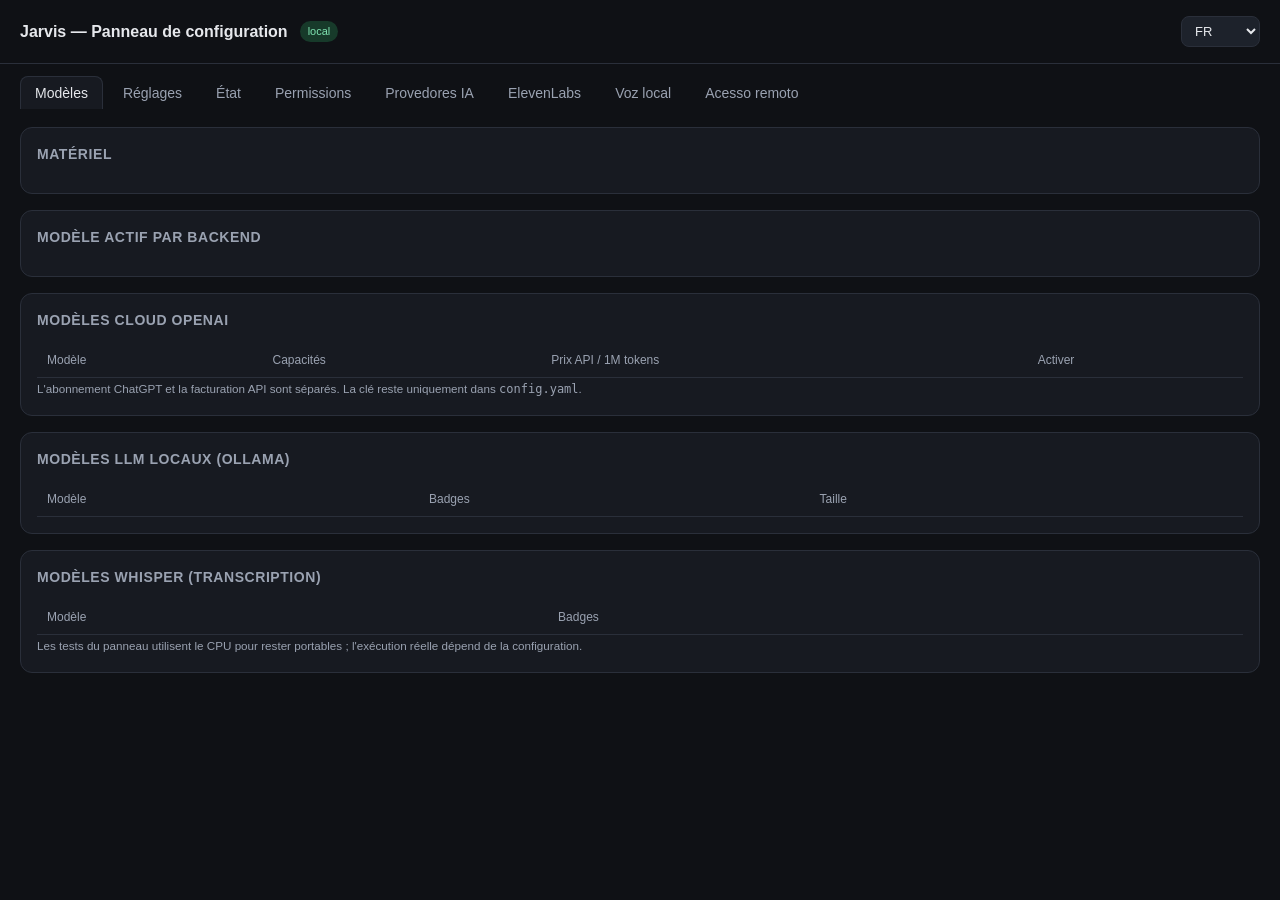
==== web/panneau.html @ 5a2b2d32 "fix+feat: janela duplicada do HUD, início automático, chat oculto, prompt e diagnóstico - HUD: a tra" ====
<!doctype html>
<html lang="fr">
<head>
<meta charset="utf-8">
<meta name="viewport" content="width=device-width, initial-scale=1, viewport-fit=cover">
<title>Jarvis — Panneau</title>
<style>
  :root{
    --bg:#0f1115; --card:#171a21; --card2:#1d222b; --bord:#2a2f3a;
    --txt:#e6e8ec; --dim:#9aa2b1; --acc:#5b8cff; --ok:#3ecf8e; --ko:#ff6b6b;
    --warn:#f5b942; --lock:#c9a227;
  }
  *{box-sizing:border-box}
  body{margin:0;background:var(--bg);color:var(--txt);
    font:14px/1.5 -apple-system,Segoe UI,Roboto,Helvetica,Arial,sans-serif}
  header{padding:16px 20px;border-bottom:1px solid var(--bord);
    display:flex;align-items:center;gap:12px;position:sticky;top:0;background:var(--bg);z-index:5}
  header h1{font-size:16px;margin:0;font-weight:600}
  .pill{font-size:11px;padding:2px 8px;border-radius:999px;background:#20304d;color:#9dc0ff}
  .pill.local{background:#173a2a;color:#7ee2b0}
  nav{display:flex;gap:6px;padding:12px 20px 0}
  nav button{background:none;border:none;color:var(--dim);padding:8px 14px;border-radius:8px 8px 0 0;
    cursor:pointer;font-size:14px}
  nav button.on{color:var(--txt);background:var(--card);border:1px solid var(--bord);border-bottom:none}
  main{padding:18px 20px 60px}
  .tab{display:none} .tab.on{display:block}
  .card{background:var(--card);border:1px solid var(--bord);border-radius:12px;padding:16px;margin:0 0 16px}
  .card h2{font-size:14px;margin:0 0 12px;color:var(--dim);text-transform:uppercase;letter-spacing:.04em}
  .row{display:flex;flex-wrap:wrap;gap:10px}
  .kpi{background:var(--card2);border:1px solid var(--bord);border-radius:10px;padding:10px 14px;min-width:140px}
  .kpi .v{font-size:20px;font-weight:600} .kpi .l{color:var(--dim);font-size:12px}
  table{width:100%;border-collapse:collapse}
  th,td{text-align:left;padding:8px 10px;border-bottom:1px solid var(--bord);vertical-align:middle}
  th{color:var(--dim);font-weight:500;font-size:12px}
  .badge{display:inline-block;font-size:11px;padding:2px 7px;border-radius:6px;margin:1px 2px;
    border:1px solid var(--bord);background:var(--card2);color:var(--dim);white-space:nowrap}
  .badge.on{background:#173a2a;color:#7ee2b0;border-color:#1f5a3f}
  .badge.off{background:#3a1c1c;color:#ff9a9a;border-color:#5a2020}
  button.act{background:var(--acc);color:#fff;border:none;border-radius:8px;padding:6px 11px;cursor:pointer;font-size:13px}
  button.act.ghost{background:transparent;border:1px solid var(--bord);color:var(--txt)}
  button.act.danger{background:transparent;border:1px solid #5a2020;color:#ff9a9a}
  button.act:disabled{opacity:.5;cursor:default}
  .actif{outline:2px solid var(--acc)}
  .dot{display:inline-block;width:10px;height:10px;border-radius:50%;margin-right:8px;vertical-align:middle}
  .dot.up{background:var(--ok)} .dot.down{background:var(--ko)} .dot.unk{background:var(--warn)}
  .muted{color:var(--dim)} .mono{font-family:ui-monospace,Consolas,monospace;font-size:12px}
  input.txt,select.txt{background:var(--card2);border:1px solid var(--bord);color:var(--txt);border-radius:8px;padding:6px 9px;font-size:13px}
  select.txt{min-width:240px;max-width:100%}
  input[type=range]{accent-color:var(--acc);width:220px;vertical-align:middle}
  .fld{display:flex;flex-wrap:wrap;align-items:center;gap:12px;padding:10px 0;border-bottom:1px solid var(--bord)}
  .fld:last-child{border-bottom:none}
  .fld .lab{min-width:210px} .fld .lab b{font-weight:600}
  .fld .lab small{display:block;color:var(--dim);font-size:12px}
  .seg{display:inline-flex;border:1px solid var(--bord);border-radius:8px;overflow:hidden}
  .seg button{background:var(--card2);border:none;color:var(--dim);padding:7px 14px;cursor:pointer;font-size:13px}
  .seg button.on{background:var(--acc);color:#fff}
  .rngval{min-width:52px;text-align:right;font-family:ui-monospace,Consolas,monospace}
  .msg{margin-top:8px;font-size:13px;min-height:18px}
  .lock{background:#2a2410;border:1px solid #5a4a12;color:#e9cf7a;border-radius:10px;padding:12px 14px;margin-bottom:14px}
  .prog{height:6px;background:var(--card2);border-radius:6px;overflow:hidden;margin-top:6px;display:none}
  .prog>i{display:block;height:100%;width:0;background:var(--acc)}
  small.note{color:var(--dim)}
  @media(max-width:640px){td .row{flex-direction:column;align-items:flex-start}}
  nav{overflow-x:auto;-webkit-overflow-scrolling:touch;scrollbar-width:none}
  nav button{white-space:nowrap;flex:0 0 auto}
  header{padding-top:max(16px,env(safe-area-inset-top))}
  main{padding-bottom:max(60px,env(safe-area-inset-bottom))}
  .prov{background:var(--card2);border:1px solid var(--bord);border-radius:12px;padding:14px;margin:0 0 12px}
  .prov h3{margin:0;font-size:15px;display:flex;align-items:center;gap:8px;flex-wrap:wrap}
  .prov .grid{display:grid;grid-template-columns:1fr;gap:10px;margin-top:10px}
  .prov .lin{display:flex;flex-wrap:wrap;gap:8px;align-items:center}
  .prov input.txt{flex:1 1 220px;min-width:0}
  .prov select.txt{flex:1 1 260px;min-width:0}
  .codebox{font:600 20px ui-monospace,Consolas,monospace;letter-spacing:.08em;background:#0b1a12;
    border:1px dashed #1f5a3f;color:#7ee2b0;border-radius:10px;padding:12px;text-align:center;margin-top:10px}
  pre.cmd{background:#0b0d11;border:1px solid var(--bord);border-radius:8px;padding:10px;overflow-x:auto;margin:6px 0}
  @media(max-width:640px){.fld .lab{min-width:100%} select.txt{min-width:0;width:100%} header h1{font-size:14px}}
</style>
</head>
<body>
<header>
  <h1>Jarvis — Panneau de configuration</h1>
  <span id="pill-mode" class="pill local">local</span>
  <span id="hdr" class="muted" style="margin-left:auto;font-size:12px"></span>
  <button id="btn-instalar" class="act" style="display:none" onclick="instalarApp()">Instalar app</button>
  <select id="sel-langue" class="txt" style="min-width:0;width:auto" title="Idioma" onchange="mudarIdioma(this.value)">
    <option value="fr">FR</option><option value="pt">PT-BR</option>
  </select>
  <button id="btn-sair" class="act ghost" style="display:none" onclick="sair()">Sair</button>
</header>
<nav>
  <button data-t="modeles" class="on">Modèles</button>
  <button data-t="reglages">Réglages</button>
  <button data-t="etat">État</button>
  <button data-t="perms">Permissions</button>
  <button data-t="provedores">Provedores IA</button>
  <button data-t="eleven">ElevenLabs</button>
  <button data-t="vozlocal">Voz local</button>
  <button data-t="remoto">Acesso remoto</button>
</nav>
<main>
  <section id="modeles" class="tab on">
    <div class="card"><h2>Matériel</h2><div id="mat" class="row"></div></div>
    <div class="card"><h2>Modèle actif par backend</h2><div id="actifs"></div></div>
    <div class="card"><h2>Modèles cloud OpenAI</h2>
      <div id="openai-etat" class="muted" style="margin-bottom:8px"></div>
      <table><thead><tr><th>Modèle</th><th>Capacités</th><th>Prix API / 1M tokens</th><th>Activer</th></tr></thead>
      <tbody id="openai-modeles"></tbody></table>
      <small class="note">L'abonnement ChatGPT et la facturation API sont séparés. La clé reste uniquement dans <span class="mono">config.yaml</span>.</small>
    </div>
    <div class="card"><h2>Modèles LLM locaux (Ollama)</h2>
      <div id="ollama-etat" class="muted" style="margin-bottom:8px"></div>
      <table><thead><tr><th>Modèle</th><th>Badges</th><th>Taille</th><th></th></tr></thead>
      <tbody id="llm"></tbody></table>
      <div id="llm-autres"></div>
    </div>
    <div class="card"><h2>Modèles Whisper (transcription)</h2>
      <table><thead><tr><th>Modèle</th><th>Badges</th><th></th></tr></thead>
      <tbody id="whisper"></tbody></table>
      <small class="note">Les tests du panneau utilisent le CPU pour rester portables ; l'exécution réelle dépend de la configuration.</small>
    </div>
  </section>

  <section id="reglages" class="tab">
    <div class="card"><h2>Iniciar com o computador</h2>
      <div id="as-bloq" class="lock" style="display:none">Só pode ser alterado no próprio PC.</div>
      <div id="as-form">
        <div class="fld"><div class="lab"><b>Início automático</b>
          <small>Ligou o computador → o Jarvis já fica ouvindo « Hey Jarvis ». Windows: tarefa agendada / pasta Inicializar. Linux: systemd.</small></div>
          <span id="as-status" class="muted">—</span></div>
        <div class="fld" id="as-modo-linha" style="display:none"><div class="lab"><b>Modo (Linux)</b>
          <small>Completo = com microfone e voz (sessão do usuário). Servidor = LXC/servidor sem som (painel, acesso remoto).</small></div>
          <select id="as-modo" class="txt"><option value="completo">Completo</option><option value="servidor">Servidor</option></select></div>
        <div class="row" style="margin-top:10px">
          <button class="act" onclick="asDefinir(true)">Ativar</button>
          <button class="act danger" onclick="asDefinir(false)">Desativar</button></div>
        <div class="msg" id="as-msg"></div>
      </div>
    </div>
    <div class="card"><h2>Prompt comportamental</h2>
      <div class="muted" style="font-size:13px;margin-bottom:8px">Como o Jarvis deve se comportar: tom, como te chamar, contexto do seu trabalho, preferências.
        Não altera as regras de segurança (confirmações N2/N3 continuam valendo).</div>
      <textarea id="txt-instrucoes" rows="5" maxlength="3000" style="width:100%;background:var(--card2);color:var(--txt);border:1px solid var(--bord);border-radius:8px;padding:8px;font:13px/1.4 inherit"
        placeholder="Ex.: Me chame de Heitor. Sou representante comercial em Cuiabá. Respostas curtas, valores em reais."></textarea>
      <div class="row" style="margin-top:8px"><button class="act" onclick="salvarInstrucoes()">Salvar prompt</button>
        <span class="muted" id="instr-cont" style="font-size:12px"></span></div>
      <div class="msg" id="instr-msg"></div>
    </div>
    <div class="card"><h2>Mode de routage</h2>
      <div class="fld"><div class="lab"><b>Où réfléchit Jarvis</b>
        <small>Local = hors ligne. Hybride = modèle quotidien économique du fournisseur choisi + Hermes pour le fond. Qualité = modèle puissant séparé.</small></div>
        <div class="seg" id="seg-mode">
          <button data-v="local">🖥️ Local</button>
          <button data-v="hybride">⚡ Hybride</button>
          <button data-v="qualite">✨ Qualité</button>
        </div>
      </div>
      <small class="note">Le profil hybride mémorise le fournisseur et son modèle quotidien : Luna chez OpenAI et Haiku chez Claude par défaut. Un choix manuel reste prioritaire.</small>
    </div>

    <div class="card"><h2>Audio</h2>
      <div class="fld"><div class="lab"><b>Microphone</b><small>Entrée utilisée pour t'écouter.</small></div>
        <select class="txt" id="sel-micro" onchange="setReglage('audio.micro',this.value,this)"></select></div>
      <div class="fld"><div class="lab"><b>Haut-parleur</b><small>Sortie pour la voix de Jarvis.</small></div>
        <select class="txt" id="sel-hp" onchange="setReglage('audio.haut_parleur',this.value,this)"></select></div>
      <div id="audio-msg" class="msg"></div>
    </div>

    <div class="card"><h2>Voix de Jarvis</h2>
      <div class="fld"><div class="lab"><b>Moteur vocal</b>
        <small>Auto choisit ElevenLabs en cloud et Piper en local. Le mode local reste intégralement local.</small></div>
        <div class="seg" id="seg-tts">
          <button data-v="auto">Auto</button>
          <button data-v="elevenlabs">ElevenLabs</button>
          <button data-v="piper">Piper</button>
          <button data-v="kokoro">Kokoro</button>
          <button data-v="windows">Windows</button>
        </div>
      </div>
      <div class="fld"><div class="lab"><b>Voix ElevenLabs</b>
        <small id="elevenlabs-etat">Vérification du compte…</small></div>
        <select class="txt" id="sel-eleven-voix" onchange="setReglage('elevenlabs.voix',this.value,this)"></select>
      </div>
      <div class="fld"><div class="lab"><b>Modèle ElevenLabs</b><small>Flash = faible latence pour la conversation.</small></div>
        <select class="txt" id="sel-eleven-modele" onchange="setReglage('elevenlabs.modele',this.value,this)">
          <option value="eleven_flash_v2_5">Eleven Flash v2.5</option>
          <option value="eleven_turbo_v2_5">Eleven Turbo v2.5</option>
          <option value="eleven_multilingual_v2">Eleven Multilingual v2</option>
        </select>
      </div>
      <div class="row"><button class="act" onclick="testerVoix()">Tester la voix</button></div>
      <div id="tts-msg" class="msg"></div>
    </div>

    <div class="card"><h2>Voix &amp; écoute</h2>
      <div class="fld"><div class="lab"><b>Personnalité</b><small>Le ton des réponses.</small></div>
        <select class="txt" id="sel-perso" onchange="setReglage('assistant.personnalite',this.value,this)"></select></div>
      <div class="fld"><div class="lab"><b>Durée d'écoute enchaînée</b>
        <small>Secondes où Jarvis continue d'écouter après une réponse (sans redire le mot d'activation).</small></div>
        <input type="range" id="rng-suite" min="0" max="30" step="1"
          oninput="$('#val-suite').textContent=this.value+' s'"
          onchange="setReglage('assistant.duree_suite',this.value,this)">
        <span class="rngval" id="val-suite">—</span></div>
      <div id="voix-msg" class="msg"></div>
    </div>

    <div class="card"><h2>Mot d'activation</h2>
      <div class="fld"><div class="lab"><b>Phrase</b><small>Modèle openWakeWord embarqué.</small></div>
        <span class="badge on">« Hey Jarvis »</span></div>
      <div class="fld"><div class="lab"><b>Sensibilité</b>
        <small>Bas = se déclenche facilement (plus de faux positifs). Haut = strict.</small></div>
        <input type="range" id="rng-seuil" min="0.30" max="0.80" step="0.05"
          oninput="$('#val-seuil').textContent=(+this.value).toFixed(2)"
          onchange="setReglage('assistant.seuil_reveil',this.value,this)">
        <span class="rngval" id="val-seuil">—</span></div>
      <div id="wake-msg" class="msg"></div>
    </div>
    <small class="note">Ces réglages s'écrivent dans <span class="mono">config.yaml</span> — <b>redémarre Jarvis</b> pour les appliquer.</small>
  </section>

  <section id="etat" class="tab">
    <div class="card"><h2>Chaîne Jarvis ↔ Hermes</h2>
      <div id="chaine"></div>
      <div style="margin-top:12px" class="row">
        <button class="act ghost" onclick="chargerEtat()">Rafraîchir</button>
        <button class="act" onclick="reconnecter()">Reconnecter MCP (remède parking)</button>
      </div>
      <div id="etat-msg" class="msg"></div>
    </div>
    <div class="card"><h2>Budget par fournisseur</h2>
      <div id="budget"></div>
      <small class="note">Jarvis : mesuré (tokens + coût estimé, tarifs config <span class="mono">budget.prix</span>). Hermes : tokens via <span class="mono">hermes insights</span>.</small>
    </div>
    <div class="card"><h2>File de tâches Hermes <span id="taches-kpi" class="muted" style="font-size:12px;font-weight:400"></span></h2>
      <div id="taches" class="muted">Chargement…</div>
      <small class="note">Command center : délégations parallèles, statut · durée · tokens · coût estimé. À la voix : « où en sont les tâches ? »</small>
    </div>
    <div class="card"><h2>Activité Hermes</h2>
      <div id="activite" class="muted">Chargement…</div>
    </div>
  </section>

  <section id="perms" class="tab">
    <div id="n3" class="lock"></div>
    <div class="card"><h2>Périmètre en un coup d'œil</h2><div id="perm-kpi" class="row"></div>
      <div id="perm-note" class="muted" style="margin-top:10px"></div></div>
    <div class="card"><h2>Accès fichiers d'Hermes (Docker, montages)</h2><div id="mounts"></div></div>
    <div class="card"><h2>Outils &amp; garde-fous</h2>
      <div class="muted" style="margin-bottom:8px;font-size:12px">
        <span class="badge">N1 sûr</span> local + iPhone ·
        <span class="badge" style="background:#2a2410;color:#e9cf7a;border-color:#5a4a12">N2 sensible</span> confirmation, mémorisable ·
        <span class="badge off">N3 critique</span> 🔒 jamais mémorisable, jamais à distance
      </div>
      <table><thead><tr><th>Outil</th><th>Niveau</th><th>Exposé MCP</th><th>Confirmation</th><th>Rôle</th></tr></thead>
      <tbody id="outils"></tbody></table></div>
  </section>

  <section id="provedores" class="tab">
    <div class="card"><h2>Provedores de IA</h2>
      <div class="muted" style="font-size:13px;margin-bottom:12px">As chaves ficam somente no <span class="mono">config.yaml</span> deste PC e
        nunca são devolvidas ao navegador. <b>Testar conexão</b> lista os modelos da sua conta (sem custo).
        OpenAI, Anthropic e Ollama podem ser o <b>cérebro</b> do Jarvis; os demais ficam salvos para conectores.</div>
      <div id="ultimo-erro"></div>
      <div id="prov-lista"></div>
    </div>
    <div class="card"><h2>Ordem de fallback</h2>
      <div class="muted" style="font-size:13px;margin-bottom:10px">Se o modelo principal falhar (erro, sem crédito, fora do ar), o Jarvis tenta estes, em ordem.
        No modo local, só entradas Ollama são usadas. Adicione a partir dos favoritos de cada provedor.</div>
      <label><input type="checkbox" id="fb-ativo"> fallback ativo</label>
      <div id="fb-lista" style="margin-top:10px"></div>
      <div class="lin" style="display:flex;flex-wrap:wrap;gap:8px;margin-top:8px">
        <select id="fb-add" class="txt"></select><button class="act ghost" onclick="fbAdicionar()">Adicionar</button>
        <button class="act" onclick="fbSalvar()">Salvar fallback</button></div>
      <div class="msg" id="fb-msg"></div>
    </div>
  </section>

  <section id="eleven" class="tab">
    <div class="card"><h2>ElevenLabs (voz)</h2>
      <div class="prov">
        <h3>Chave de API <span id="el-badge"></span></h3>
        <div class="grid">
          <div class="lin">
            <input id="el-cle" class="txt" type="password" autocomplete="off" placeholder="Cole a chave da ElevenLabs">
            <button class="act" onclick="elSalvar()">Salvar</button>
            <button class="act ghost" onclick="elTestar(this)">Testar conexão</button>
            <button class="act danger" onclick="elRemover()">Remover</button>
          </div>
          <div class="lin">
            <input id="el-busca" class="txt" placeholder="Buscar voz…" oninput="elFiltrar()">
            <select id="el-voz" class="txt"><option value="">— teste a conexão para listar as vozes —</option></select>
          </div>
          <div class="lin">
            <select id="el-modelo" class="txt"><option value="">— modelo —</option></select>
            <button class="act" onclick="elSelecionar(false)">Salvar voz/modelo</button>
            <button class="act ghost" onclick="elSelecionar(true)">Salvar e usar ElevenLabs</button>
            <button class="act ghost" onclick="testerVoix()">Ouvir teste no PC</button>
          </div>
          <div class="msg" id="el-msg"></div>
          <small class="note">Link: <a href="https://elevenlabs.io/app/settings/api-keys" target="_blank" rel="noopener" style="color:var(--acc)">elevenlabs.io → API keys</a> (a chave precisa da permissão <i>Voices: read</i>; para clonar, <i>Voices: write</i>).</small>
        </div>
      </div>
    </div>
    <div class="card"><h2>Ajustes da voz (ElevenLabs)</h2>
      <div class="fld"><div class="lab"><b>Estabilidade</b><small>Baixo = mais expressiva/emotiva; alto = mais constante.</small></div>
        <input type="range" min="0" max="1" step="0.05" data-aj="elevenlabs.stabilite" data-def="0.5"><span class="rngval"></span></div>
      <div class="fld"><div class="lab"><b>Similaridade</b><small>Fidelidade ao timbre original da voz.</small></div>
        <input type="range" min="0" max="1" step="0.05" data-aj="elevenlabs.similarite" data-def="0.75"><span class="rngval"></span></div>
      <div class="fld"><div class="lab"><b>Estilo / calor</b><small>Exagero de estilo e emoção (aumenta a latência).</small></div>
        <input type="range" min="0" max="1" step="0.05" data-aj="elevenlabs.style" data-def="0"><span class="rngval"></span></div>
      <div class="fld"><div class="lab"><b>Velocidade</b><small>0.7 = lenta · 1.0 = normal · 1.2 = rápida.</small></div>
        <input type="range" min="0.7" max="1.2" step="0.05" data-aj="elevenlabs.vitesse" data-def="1"><span class="rngval"></span></div>
      <div class="fld"><div class="lab"><b>Speaker boost</b><small>Reforça a semelhança com a voz.</small></div>
        <label><input type="checkbox" id="aj-boost"> ativar</label></div>
      <div class="row" style="margin-top:10px">
        <button class="act" onclick="salvarAjustes('elevenlabs')">Salvar ajustes</button>
        <button class="act ghost" onclick="restaurarAjustes('elevenlabs')">Restaurar padrão</button>
        <button class="act ghost" onclick="testerVoix()">Ouvir teste no PC</button></div>
      <div class="msg" id="aj-msg-elevenlabs"></div>
    </div>
    <div class="card"><h2>Clonar voz (sua própria voz)</h2>
      <div class="muted" style="font-size:13px;margin-bottom:10px">Envie de 1 a 25 gravações limpas (1 a 3 minutos no total é o ideal; até 25 MB).
        A voz fica salva na sua conta ElevenLabs e pode virar a voz do Jarvis. Use apenas vozes que você tem direito de clonar.</div>
      <div class="lin" style="display:flex;flex-wrap:wrap;gap:8px">
        <input id="cl-nome" class="txt" placeholder="Nome da voz" style="flex:1 1 200px">
        <input id="cl-arquivos" type="file" accept="audio/*" multiple class="txt" style="flex:1 1 240px">
      </div>
      <div style="margin-top:8px"><label><input type="checkbox" id="cl-ruido"> remover ruído de fundo</label>
        <label style="margin-left:12px"><input type="checkbox" id="cl-usar" checked> usar como voz do Jarvis</label></div>
      <div class="row" style="margin-top:10px"><button class="act" onclick="clonarVoz(this)">Clonar voz</button></div>
      <div class="msg" id="cl-msg"></div>
    </div>
  </section>

  <section id="vozlocal" class="tab">
    <div class="card"><h2>Vozes locais (Piper)</h2>
      <div class="muted" style="font-size:13px;margin-bottom:10px">Vozes 100% offline, salvas na pasta <span class="mono">voix/</span> deste PC.</div>
      <table><thead><tr><th>Voz</th><th>Tamanho</th><th></th></tr></thead><tbody id="vl-lista"></tbody></table>
      <div class="msg" id="vl-msg"></div>
    </div>
    <div class="card"><h2>Baixar voz do catálogo oficial</h2><div id="vl-catalogo"></div></div>
    <div class="card"><h2>Importar voz (.onnx + .onnx.json)</h2>
      <div class="lin" style="display:flex;flex-wrap:wrap;gap:8px">
        <label class="muted">.onnx <input id="vl-onnx" type="file" accept=".onnx" class="txt"></label>
        <label class="muted">.onnx.json <input id="vl-json" type="file" accept=".json" class="txt"></label>
        <button class="act" onclick="importarPiper(this)">Importar</button></div>
      <div class="msg" id="vl-imp-msg"></div>
    </div>
    <div class="card"><h2>Ajustes da voz local</h2>
      <div class="fld"><div class="lab"><b>Velocidade (Piper)</b><small>1.0 = normal.</small></div>
        <input type="range" min="0.5" max="2" step="0.05" data-aj="piper.vitesse" data-def="1"><span class="rngval"></span></div>
      <div class="fld"><div class="lab"><b>Variação de entonação (Piper)</b><small>Mais alto = mais expressiva.</small></div>
        <input type="range" min="0" max="1.5" step="0.05" data-aj="piper.variation" data-def="0.667"><span class="rngval"></span></div>
      <div class="fld"><div class="lab"><b>Variação de ritmo (Piper)</b></div>
        <input type="range" min="0" max="1.5" step="0.05" data-aj="piper.variation_duree" data-def="0.8"><span class="rngval"></span></div>
      <div class="fld"><div class="lab"><b>Velocidade (Kokoro)</b></div>
        <input type="range" min="0.5" max="2" step="0.05" data-aj="kokoro.vitesse" data-def="1"><span class="rngval"></span></div>
      <div class="row" style="margin-top:10px">
        <button class="act" onclick="salvarAjustes('local')">Salvar ajustes</button>
        <button class="act ghost" onclick="restaurarAjustes('local')">Restaurar padrão</button>
        <button class="act ghost" onclick="testerVoix()">Ouvir teste no PC</button></div>
      <div class="msg" id="aj-msg-local"></div>
    </div>
  </section>

  <section id="remoto" class="tab">
    <div class="card"><h2>Acesso remoto (Tailscale / Cloudflare / proxy HTTPS)</h2>
      <div id="rem-bloq" class="lock" style="display:none">Esta seção só pode ser alterada no próprio PC (http://127.0.0.1:8790/panneau).</div>
      <div id="rem-form">
        <div class="fld"><div class="lab"><b>Status</b><small>Desativado = painel só no PC.</small></div>
          <span id="rem-status"></span></div>
        <div class="fld"><div class="lab"><b>Hosts autorizados</b><small>Um por linha. Ex.: jarvis-pc.tailXXXX.ts.net</small></div>
          <textarea id="rem-hosts" class="txt" rows="3" style="flex:1 1 280px;background:var(--card2);color:var(--txt);border:1px solid var(--bord);border-radius:8px;padding:8px"></textarea></div>
        <div class="fld"><div class="lab"><b>Redes extras (CIDR)</b><small>Opcional. Só se o servidor escutar fora do 127.0.0.1.</small></div>
          <input id="rem-redes" class="txt" placeholder="ex.: 100.64.0.0/10" style="flex:1 1 280px"></div>
        <div class="fld"><div class="lab"><b>Cockpit (finanças) remoto</b><small>Opt-in separado.</small></div>
          <label><input type="checkbox" id="rem-cockpit"> permitir /cockpit remotamente</label></div>
        <div class="fld"><div class="lab"><b>Duração da sessão</b><small>dias</small></div>
          <input id="rem-dias" class="txt" type="number" min="1" max="365" style="width:90px"></div>
        <div class="fld"><div class="lab"><b>Código de acesso</b><small>Gerar um novo encerra todas as sessões.</small></div>
          <div><button class="act ghost" onclick="remCodigo(this)">Gerar novo código</button> <span id="rem-codigo-st" class="muted"></span>
          <div id="rem-codigo" class="codebox" style="display:none"></div></div></div>
        <div class="row" style="margin-top:12px">
          <button class="act" onclick="remSalvar(null)">Salvar</button>
          <button class="act ghost" onclick="remSalvar(true)">Salvar e ATIVAR</button>
          <button class="act danger" onclick="remSalvar(false)">Desativar</button>
        </div>
        <div class="msg" id="rem-msg"></div>
      </div>
    </div>
    <div class="card"><h2>Como expor (escolha um)</h2>
      <p><b>Tailscale Serve</b> (recomendado, privado na sua tailnet, HTTPS automático):</p>
      <pre class="cmd">tailscale serve --bg 8790</pre>
      <small class="note">Host = o nome mostrado por <span class="mono">tailscale serve status</span> (…ts.net). Para internet pública: <span class="mono">tailscale funnel --bg 8790</span>.</small>
      <p style="margin-top:14px"><b>Cloudflare Tunnel</b> (domínio próprio):</p>
      <pre class="cmd">cloudflared tunnel --url http://127.0.0.1:8790</pre>
      <small class="note">Ou túnel nomeado apontando o hostname para http://127.0.0.1:8790. Host = seu hostname.</small>
      <p style="margin-top:14px"><b>IP público</b>: use um proxy HTTPS no PC (ex.: Caddy <span class="mono">reverse_proxy 127.0.0.1:8790</span>) com o seu domínio. Não exponha a porta 8790 sem TLS.</p>
      <p style="margin-top:14px"><b>Instalar como app (PWA)</b>: abra o endereço HTTPS → Android/Chrome/Edge: “Instalar app”; iPhone/iPad: Safari → Compartilhar → “Adicionar à Tela de Início”.</p>
    </div>
  </section>
</main>

<script>
const $=(s,e=document)=>e.querySelector(s), $$=(s,e=document)=>[...e.querySelectorAll(s)];
const LOCALHOSTS=['127.0.0.1','localhost','[::1]','::1'];
const api=async(u,o)=>{const r=await fetch(u,Object.assign({credentials:'same-origin'},o||{}));
  if(r.status===403&&!LOCALHOSTS.includes(location.hostname)&&!u.startsWith('/api/panneau/acces')){location.replace('/acesso');return{ok:false,message:'sessão expirada'}}
  try{return await r.json()}catch(e){return{ok:false,message:'reponse invalide'}}};
const post=(u,b)=>api(u,{method:'POST',headers:{'Content-Type':'application/json','X-Jarvis-Panneau':'1'},body:JSON.stringify(b||{})});
const esc=s=>String(s??'').replace(/[&<>"']/g,c=>({'&':'&amp;','<':'&lt;','>':'&gt;','"':'&quot;',"'":'&#39;'}[c]));
const bYes=(t)=>`<span class="badge on">${esc(t)}</span>`, bNo=(t)=>`<span class="badge off">${esc(t)}</span>`;

$$('nav button').forEach(b=>b.onclick=()=>{
  $$('nav button').forEach(x=>x.classList.toggle('on',x===b));
  $$('.tab').forEach(t=>t.classList.toggle('on',t.id===b.dataset.t));
  if(b.dataset.t==='etat'){chargerEtat();chargerBudget();chargerActivite();chargerTaches();} if(b.dataset.t==='perms')chargerPerms();
  if(b.dataset.t==='reglages'){chargerReglages();chargerAutostart();chargerInstrucoes();}
  if(b.dataset.t==='provedores')chargerProvedores();
  if(b.dataset.t==='eleven'){chargerEleven();chargerAjustesVoz();}
  if(b.dataset.t==='vozlocal'){chargerVozLocal();chargerAjustesVoz();}
  if(b.dataset.t==='remoto')chargerRemoto();
});
const fmt=n=>esc((n||0).toLocaleString('fr-FR'));
const eur=n=>'$'+(n||0).toFixed(2);

/* ---------- MODELES ---------- */
async function chargerModeles(){
  const d=await api('/api/panneau/modeles');
  // materiel
  const m=d.materiel;
  $('#mat').innerHTML = m.cpu_seulement
    ? `<div class="kpi"><div class="v">CPU seulement</div><div class="l">aucun GPU NVIDIA</div></div>`
    : m.gpu.map(g=>`<div class="kpi"><div class="v">${esc(g.nom.replace('NVIDIA ',''))}</div><div class="l">GPU</div></div>`).join('')
      + `<div class="kpi"><div class="v">${esc(m.vram_total_go)} Go</div><div class="l">VRAM totale</div></div>`
      + `<div class="kpi"><div class="v">${esc(m.vram_exploitable_go)} Go</div><div class="l">exploitable (LLM)</div></div>`;
  // actifs par backend
  const A=d.actifs, be=d.backend_actif;
  const ligneActif=(cle,label,val,editable)=>{
    const on = (cle==='local'&&be==='local')||(cle==='cloud'&&(be==='hybride'||be==='qualite'));
    let ed = editable? `<input class="txt" id="in-${cle}" value="${esc(val)}" style="width:230px">
       <button class="act ghost" onclick="${cle==='cloud'?`activerCloud($('#in-cloud').value,'${be==='qualite'?'qualite':'hybride'}')`:`activer('${cle}',$('#in-${cle}').value)`}">Activer</button>`:'';
    return `<tr><td>${label} ${on?'<span class="badge on">actif</span>':''}</td>
      <td class="mono">${esc(val)}</td><td>${ed}</td></tr>`;
  };
  $('#actifs').innerHTML=`<table><tbody>
    ${ligneActif('local','LLM local (Ollama)',A.local,false)}
    ${ligneActif('cloud',`LLM cloud (${A.cloud_fournisseur==='openai'?'OpenAI':'Anthropic'})`,A.cloud,true)}
    ${ligneActif('whisper','Whisper (voix→texte)',A.whisper,false)}
    ${ligneActif('hermes','Hermes (orchestrateur)',A.hermes,true)}
  </tbody></table><small class="note">Les changements LLM et de mode prennent effet au prochain tour, sans redémarrage.</small>`;
  // cloud OpenAI
  const oa=d.openai||{};
  $('#openai-etat').innerHTML = !oa.configure
    ? '<span style="color:var(--ko)">Clé API absente : ajoute <span class="mono">openai.cle</span> dans config.yaml.</span>'
    : oa.joignable ? '<span style="color:var(--ok)">API OpenAI connectée.</span>'
    : `<span style="color:var(--ko)">API non vérifiée : ${esc(oa.erreur||'accès refusé')}</span>`;
  $('#openai-modeles').innerHTML=(oa.catalogue||[]).map(c=>{
    const acces=c.accessible===true?bYes('autorisé'):(c.accessible===false?bNo('non autorisé'):'<span class="badge">à vérifier</span>');
    const badges=acces+bYes('outils')+bYes('vision')+bYes('français');
    const actifH=A.cloud_fournisseur==='openai'&&A.cloud_hybride===c.nom&&be==='hybride';
    const actifQ=A.cloud_fournisseur==='openai'&&A.cloud_qualite===c.nom&&be==='qualite';
    return `<tr class="${actifH||actifQ?'actif':''}"><td><b class="mono">${esc(c.nom)}</b><br><small class="note">${esc(c.role)}</small></td>
      <td>${badges}</td><td class="mono">$${esc(c.prix_entree)} entrée · $${esc(c.prix_sortie)} sortie</td>
      <td><div class="row"><button class="act ghost" data-nom="${esc(c.nom)}" onclick="activerCloud(this.dataset.nom,'hybride')">Hybride</button>
      <button class="act" data-nom="${esc(c.nom)}" onclick="activerCloud(this.dataset.nom,'qualite')">Qualité</button></div></td></tr>`;
  }).join('');
  // ollama
  $('#ollama-etat').textContent = d.ollama.joignable
    ? `Ollama joignable (${d.ollama.hote}).` : `Ollama injoignable — lance « ollama serve ».`;
  $('#llm').innerHTML = d.ollama.catalogue.map(c=>{
    const badges=[c.tient_en_vram?bYes('tient en VRAM'):bNo('VRAM juste'),
      c.tool_calling?bYes('tool calling'):bNo('pas d\'outils'),
      c.francais?bYes('français'):'', `<span class="badge">${esc(c.licence)}</span>`].join('');
    const act = c.installe
      ? `<button class="act" data-nom="${esc(c.nom)}" onclick="activer('local',this.dataset.nom)">Activer</button>
         <button class="act ghost" data-nom="${esc(c.nom)}" onclick="tester(this.dataset.nom,this)">Tester</button>
         <button class="act danger" data-nom="${esc(c.nom)}" onclick="supprimer('ollama',this.dataset.nom,this)">Suppr.</button>`
      : `<button class="act" data-nom="${esc(c.nom)}" onclick="installer('ollama',this.dataset.nom,this)">Installer</button>`;
    return `<tr class="${A.local===c.nom?'actif':''}"><td class="mono">${esc(c.nom)}<br><small class="note">${esc(c.params)}</small></td>
      <td>${badges}</td><td class="muted">${esc(c.taille_go)} Go</td>
      <td><div class="row">${act}</div><div class="prog"><i></i></div><div class="msg"></div></td></tr>`;
  }).join('');
  // installes hors catalogue
  const cat=new Set(d.ollama.catalogue.map(c=>c.nom));
  const autres=d.ollama.installes.filter(m2=>!cat.has(m2.nom));
  $('#llm-autres').innerHTML = autres.length? `<div style="margin-top:10px" class="muted">Autres modèles installés : `
    + autres.map(m2=>`<span class="badge">${esc(m2.nom)} · ${esc(m2.taille_go)} Go
      <a href="#" data-nom="${esc(m2.nom)}" onclick="activer('local',this.dataset.nom);return false" style="color:var(--acc)">activer</a></span>`).join(' ')+'</div>':'';
  // whisper
  $('#whisper').innerHTML = d.whisper.catalogue.map(c=>{
    const badges=[c.francais_fiable?bYes('français fiable'):bNo('français faible'),
      `<span class="badge">${esc(c.note)}</span>`].join('');
    const act = c.installe
      ? `<button class="act" data-nom="${esc(c.nom)}" onclick="activer('whisper',this.dataset.nom)">Activer</button>
         <button class="act danger" data-nom="${esc(c.nom)}" onclick="supprimer('whisper',this.dataset.nom,this)">Suppr.</button>`
      : `<button class="act" data-nom="${esc(c.nom)}" onclick="installer('whisper',this.dataset.nom,this)">Installer</button>`;
    return `<tr class="${A.whisper===c.nom?'actif':''}"><td class="mono">${esc(c.nom)}</td><td>${badges}</td>
      <td><div class="row">${act}</div><div class="prog"><i></i></div><div class="msg"></div></td></tr>`;
  }).join('');
}
async function activer(backend,modele){
  const r=await post('/api/panneau/modele-actif',{backend,modele});
  flash(r); if(r.ok) setTimeout(chargerModeles,400);
}
async function activerCloud(modele,profil){
  const r=await post('/api/panneau/modele-actif',{
    backend:'cloud',fournisseur:'openai',modele,profil});
  flash(r); if(r.ok){setTimeout(chargerModeles,300);setTimeout(chargerReglages,300);}
}
async function tester(nom,btn){
  const cell=btn.closest('td'), msg=$('.msg',cell); msg.textContent='Test en cours…'; btn.disabled=true;
  const r=await post('/api/panneau/ollama/tester',{nom}); btn.disabled=false;
  if(!r.ok){msg.innerHTML=`<span style="color:var(--ko)">${esc(r.message||'échec')}</span>`;return;}
  msg.innerHTML=`⏱ ${esc(r.latence_ms)} ms · ${r.tool_call_ok?bYes('appel d\'outil OK'):bNo('outil raté')}
    <br><small class="note">« ${esc(r.phrase_fr||'')} »</small>`;
}
async function supprimer(type,nom,btn){
  if(!confirm(`Supprimer ${nom} ?`))return; btn.disabled=true;
  const r=await post(`/api/panneau/${type}/supprimer`,{nom}); flash(r,btn.closest('td'));
  if(r.ok)setTimeout(chargerModeles,400);
}
async function installer(type,nom,btn){
  const cell=btn.closest('td'), bar=$('.prog',cell), fill=$('.prog>i',cell), msg=$('.msg',cell);
  btn.disabled=true; bar.style.display='block'; msg.textContent='Démarrage…';
  const r=await post(`/api/panneau/${type}/pull`,{nom});
  if(!r.ok){msg.textContent=r.message||'échec';btn.disabled=false;return;}
  const key = type==='whisper'?`whisper:${nom}`:nom;
  const timer=setInterval(async()=>{
    const s=await api(`/api/panneau/pull-status?nom=${encodeURIComponent(key)}`);
    fill.style.width=(s.pct||0)+'%'; msg.textContent=`${s.statut} — ${s.message||''}`;
    if(s.statut==='termine'){clearInterval(timer);setTimeout(chargerModeles,600);}
    if(s.statut==='erreur'){clearInterval(timer);btn.disabled=false;
      msg.innerHTML=`<span style="color:var(--ko)">${esc(s.message)}</span>`;}
  },1000);
}

/* ---------- ETAT ---------- */
async function chargerEtat(){
  const d=await api('/api/panneau/etat');
  $('#chaine').innerHTML=d.chaine.map(c=>{
    const cls=c.inconnu?'unk':(c.up?'up':'down'), et=c.inconnu?'inconnu':(c.up?'UP':'DOWN');
    return `<div style="padding:6px 0"><span class="dot ${cls}"></span><b>${esc(c.nom)}</b>
      <span class="badge ${c.up?'on':(c.inconnu?'':'off')}">${et}</span>
      <span class="muted mono" style="margin-left:8px">${esc(c.detail||'')}</span></div>`;
  }).join('');
}
async function reconnecter(){
  $('#etat-msg').textContent='Reconnexion…';
  const r=await post('/api/panneau/reconnecter-mcp',{});
  $('#etat-msg').innerHTML=`<span style="color:var(--${r.ok?'ok':'ko'})">${esc(r.message)}</span>`;
  setTimeout(chargerEtat,600);
}
async function chargerBudget(){
  const d=await api('/api/panneau/budget');
  const lignes=(obj,periode)=>Object.entries(obj||{}).map(([f,v])=>
    `<tr><td>${esc(f)}</td><td class="muted">${periode}</td><td class="mono">${fmt(v.tin)}→${fmt(v.tout)}</td>
     <td>${esc(v.appels)} appels</td><td><b>${eur(v.cout)}</b></td></tr>`).join('');
  let html='<table><thead><tr><th>Fournisseur</th><th>Période</th><th>Tokens (in→out)</th><th></th><th>Coût est.</th></tr></thead><tbody>';
  html+=lignes(d.jarvis.jour,'aujourd’hui')||'';
  html+=lignes(d.jarvis.mois,'ce mois')||'';
  if(d.twilio) html+=`<tr><td>Twilio (appels)</td><td class="muted">ce mois</td><td class="mono">${esc(d.twilio.appels||0)} appels / ${esc(d.twilio.minutes||0)} min</td><td></td><td><b>${eur(d.twilio.cout)}</b></td></tr>`;
  html+='<tr id="budget-hermes"><td>Hermes</td><td class="muted">—</td><td class="mono">…</td><td></td><td>—</td></tr>';
  html+='</tbody></table>';
  if(!Object.keys(d.jarvis.jour||{}).length && !Object.keys(d.jarvis.mois||{}).length && !d.twilio)
    html='<span class="muted">Aucune conso enregistrée pour l’instant (redémarre Jarvis pour activer le comptage).</span>'+html;
  $('#budget').innerHTML=html;
}
async function chargerTaches(){
  const d=await api('/api/panneau/taches');
  const c=d.compte||{};
  $('#taches-kpi').textContent=`${c.en_cours||0} en cours · ${c.validation||0} à valider · ${c.terminee||0} terminées`;
  const T=d.taches||[];
  if(!T.length){$('#taches').innerHTML='<span class="muted">Aucune délégation.</span>';return;}
  const ic={en_cours:'⏳',terminee:'✅',en_attente_validation:'⚠️',echouee:'❌'};
  const lib={en_cours:'en cours',terminee:'terminée',en_attente_validation:'à valider',echouee:'échouée'};
  $('#taches').innerHTML=T.map(t=>{
    const dur=t.duree!=null?t.duree+'s':(t.debut?Math.round((Date.now()/1000)-t.debut)+'s':'');
    const tok=t.tokens!=null?' · '+fmt(t.tokens)+' tk':'';
    const cout=t.cout!=null?' · $'+Number(t.cout).toFixed(4):'';
    const modele=t.modele?' · '+esc(t.modele):'';
    const res=t.resume?`<div class="muted" style="font-size:12px;margin-top:2px">${esc(t.resume||'')}</div>`:'';
    return `<div style="padding:6px 0;border-bottom:1px solid var(--bord)">
      <div>${ic[t.statut]||'•'} <b>${esc(t.tache||'')}</b></div>
      <div class="mono muted" style="font-size:11px">session « ${esc(t.session)} » · ${esc(lib[t.statut]||t.statut)} · ${esc(dur)}${tok}${cout}${modele}</div>
      ${res}</div>`;
  }).join('');
}

async function chargerActivite(){
  const d=await api('/api/panneau/hermes-activite');
  // complète la ligne budget Hermes (tokens jour/mois)
  const ij=d.insights_jour, im=d.insights_mois;
  const rowH=$('#budget-hermes');
  if(rowH && (ij||im)) rowH.innerHTML=`<td>Hermes (opus)</td><td class="muted">jour / 30j</td>
    <td class="mono">${fmt(ij&&ij.tokens)} / ${fmt(im&&im.tokens)} tokens</td>
    <td>${im?esc(im.sessions)+' sessions':''}</td><td class="muted">voir hermes insights</td>`;
  const crons=(d.crons||[]).map(c=>`<div style="padding:3px 0">🗓 <b>${esc(c.nom)}</b>
    <span class="mono muted">${esc(c.planning||'')}</span> → prochain : <span class="mono">${esc(c.prochain||'?')}</span></div>`).join('')
    || '<span class="muted">Aucun cron.</span>';
  const bloc=(t,txt)=>`<div style="margin-top:10px"><div class="muted" style="font-size:12px">${t}</div>`
    +(txt?`<pre style="white-space:pre-wrap;background:var(--card2);border:1px solid var(--bord);border-radius:8px;padding:8px;overflow-x:auto;font-size:12px;margin:4px 0">${esc(txt)}</pre>`:'<span class="muted">—</span>')+'</div>';
  $('#activite').innerHTML=`<div><b>Crons planifiés</b></div>${crons}`
    + bloc('Derniers runs de cron', d.runs_texte)
    + bloc('Tâches (kanban) en cours', d.taches_texte);
}

/* ---------- REGLAGES ---------- */
const PERSO_LABEL={jarvis_sarcastique:'Jarvis (sarcastique)',neutre:'Neutre',concis:'Concis'};
async function chargerReglages(){
  const d=await api('/api/panneau/reglages');
  // mode
  const mode=d.mode==='cloud'?'hybride':d.mode;
  $$('#seg-mode button').forEach(x=>{
    x.classList.toggle('on',x.dataset.v===mode);
    x.onclick=()=>setReglage('mode',x.dataset.v,x.closest('.card').querySelector('.msg')||x);
  });
  // micro / haut-parleur
  const opt=(v,t,sel)=>`<option value="${esc(v)}" ${sel?'selected':''}>${esc(t)}</option>`;
  $('#sel-micro').innerHTML=(d.entrees||[]).map(e=>opt(e.index,`#${e.index} · ${e.nom}`,e.index===d.micro)).join('')
    || opt(d.micro,`micro #${d.micro}`,true);
  const hpNul = d.haut_parleur===null||d.haut_parleur===undefined;
  $('#sel-hp').innerHTML=opt('defaut','Sortie par défaut de Windows',hpNul)
    +(d.sorties||[]).map(s=>opt(s.index,`#${s.index} · ${s.nom}`,!hpNul&&s.index===d.haut_parleur)).join('');
  // moteur vocal + voix ElevenLabs
  $$('#seg-tts button').forEach(x=>{
    x.classList.toggle('on',x.dataset.v===(d.tts_moteur||'auto'));
    x.onclick=()=>setReglage('tts.moteur',x.dataset.v,x);
  });
  const el=d.elevenlabs||{};
  $('#elevenlabs-etat').innerHTML=!el.configure
    ? '<span style="color:var(--ko)">Clé absente dans config.yaml.</span>'
    : el.joignable?`<span style="color:var(--ok)">Connecté · ${esc((el.voix||[]).length)} voix.</span>`
    : `<span style="color:var(--ko)">Connexion refusée : ${esc(el.erreur||'vérifie la clé')}</span>`;
  let voix=(el.voix||[]).map(v=>opt(v.id,`${v.nom}${v.categorie?' · '+v.categorie:''}`,v.id===d.elevenlabs_voix)).join('');
  if(!voix&&d.elevenlabs_voix) voix=opt(d.elevenlabs_voix,'Voix actuellement configurée',true);
  $('#sel-eleven-voix').innerHTML=voix||opt('','Aucune voix disponible',true);
  $('#sel-eleven-modele').value=d.elevenlabs_modele||'eleven_flash_v2_5';
  // personnalite
  $('#sel-perso').innerHTML=(d.personnalites||[]).map(p=>opt(p,PERSO_LABEL[p]||p,p===d.personnalite)).join('');
  // sliders
  $('#rng-suite').value=d.duree_suite; $('#val-suite').textContent=d.duree_suite+' s';
  $('#rng-seuil').value=d.seuil_reveil; $('#val-seuil').textContent=(+d.seuil_reveil).toFixed(2);
}
async function setReglage(cle,valeur,cibleOuBtn){
  // pour le segment mode : refléter la sélection tout de suite
  if(cle==='mode') $$('#seg-mode button').forEach(x=>x.classList.toggle('on',x.dataset.v===valeur));
  const r=await post('/api/panneau/reglage',{cle,valeur});
  if(cle==='tts.moteur') $$('#seg-tts button').forEach(x=>x.classList.toggle('on',x.dataset.v===valeur));
  const zone={'mode':'#audio-msg','audio.micro':'#audio-msg','audio.haut_parleur':'#audio-msg',
    'assistant.personnalite':'#voix-msg','assistant.duree_suite':'#voix-msg',
    'assistant.seuil_reveil':'#wake-msg','tts.moteur':'#tts-msg',
    'elevenlabs.voix':'#tts-msg','elevenlabs.modele':'#tts-msg'}[cle];
  const el=zone?$(zone):null;
  if(el) el.innerHTML=`<span style="color:var(--${r.ok?'ok':'ko'})">${esc(r.message||'')}</span>`;
  if(r.ok&&cle==='mode') setTimeout(chargerModeles,250);
}
async function testerVoix(){
  const r=await post('/api/panneau/tester-voix',{});
  $('#tts-msg').innerHTML=`<span style="color:var(--${r.ok?'ok':'ko'})">${esc(r.message||'')}</span>`;
}

/* ---------- PERMISSIONS ---------- */
async function chargerPerms(){
  const d=await api('/api/panneau/permissions');
  $('#n3').innerHTML=`🔒 <b>Règle N3 (verrouillée dans le code)</b><br>${esc(d.regle_n3)}`;
  $('#perm-kpi').innerHTML=`
    <div class="kpi"><div class="v">${esc(d.compte.total)}</div><div class="l">outils au total</div></div>
    <div class="kpi"><div class="v">${esc(d.compte.n1)}</div><div class="l">N1 sûr (local + iPhone)</div></div>
    <div class="kpi"><div class="v">${esc(d.compte.n2)}</div><div class="l">N2 sensible (${esc(d.compte.toujours)} en « toujours »)</div></div>
    <div class="kpi"><div class="v">${esc(d.compte.n3)}</div><div class="l">N3 critique 🔒</div></div>
    <div class="kpi"><div class="v">${esc(d.compte.mcp_expose)}</div><div class="l">exposés à Hermes (MCP)</div></div>`;
  $('#perm-note').textContent=d.note_n8;
  $('#mounts').innerHTML = (d.hermes_montages||[]).map(m=>{
    const ro=m.endsWith(':ro'); return `<div style="padding:3px 0"><span class="badge ${ro?'':'off'}">${ro?'lecture seule':'lecture+écriture'}</span> <span class="mono">${esc(m)}</span></div>`;
  }).join('') || '<span class="muted">Aucun montage détecté.</span>';
  $('#outils').innerHTML=d.outils.map(o=>`<tr>
    <td class="mono">${esc(o.nom)}</td>
    <td>${nivBadge(o.niveau)}</td>
    <td>${o.mcp_expose?bYes('oui'):'<span class="badge">non</span>'}</td>
    <td>${confCell(o)}</td>
    <td class="muted">${esc(o.description||'')}</td></tr>`).join('');
}
function nivBadge(n){
  if(n==='N1')return '<span class="badge on">N1</span>';
  if(n==='N2')return '<span class="badge" style="background:#2a2410;color:#e9cf7a;border-color:#5a4a12">N2</span>';
  if(n==='N3')return '<span class="badge off">N3 🔒</span>';
  return `<span class="badge">${esc(n)}</span>`;
}
function confCell(o){
  if(!o.confirmation)return '<span class="badge">non</span>';
  if(o.niveau==='N3')return '<span class="badge off">requise 🔒</span>';
  // N2
  if(o.toujours)return `<span class="badge on">toujours ✓</span>
    <button class="act ghost" style="padding:2px 8px" data-nom="${esc(o.nom)}" onclick="revoquer(this.dataset.nom,this)">Révoquer</button>`;
  return '<span class="badge on">requise</span>';
}
async function revoquer(nom,btn){
  btn.disabled=true;
  const r=await post('/api/panneau/permissions/revoquer',{nom});
  setTimeout(chargerPerms,300);
}

function flash(r,cell){
  const el = cell? $('.msg',cell) : $('#etat-msg');
  if(el) el.innerHTML=`<span style="color:var(--${r.ok?'ok':'ko'})">${esc(r.message||'')}</span>`;
}

/* ---------- SESSAO ---------- */
async function chargerSession(){
  const d=await api('/api/panneau/session');
  const dist=d.mode==='distant';
  const p=$('#pill-mode'); p.textContent=dist?'remoto (autenticado)':'local'; p.classList.toggle('local',!dist);
  $('#btn-sair').style.display=dist?'':'none';
}
async function sair(){await post('/api/acesso/sair',{});location.replace('/acesso');}
let PEDIDO_INSTALACAO=null;
addEventListener('beforeinstallprompt',e=>{e.preventDefault();PEDIDO_INSTALACAO=e;const b=$('#btn-instalar');if(b)b.style.display='';});
addEventListener('appinstalled',()=>{const b=$('#btn-instalar');if(b)b.style.display='none';});
async function instalarApp(){
  if(PEDIDO_INSTALACAO){PEDIDO_INSTALACAO.prompt();await PEDIDO_INSTALACAO.userChoice;PEDIDO_INSTALACAO=null;$('#btn-instalar').style.display='none';}
  else alert('No iPhone/iPad: Safari → Compartilhar → Adicionar à Tela de Início.');
}
async function mudarIdioma(v){
  const r=await post('/api/panneau/reglage',{cle:'assistant.langue',valeur:v});
  if(r.ok) location.reload(); else alert(r.message||'erro');
}
(function(){const s=$('#sel-langue');if(s)s.value=document.documentElement.dataset.langue||'fr';})();

/* ---------- PROVEDORES ---------- */
const PROV={};
function provMsg(id,r){const el=$('#pm-'+id); if(el) el.innerHTML=`<span style="color:var(--${r.ok?'ok':'ko'})">${esc(r.message||'')}</span>`;}
function provOptions(id){
  if(id==='ollama'&&OLL) return ollamaOptions();
  const p=PROV[id]; const f=($('#pb-'+id)?.value||'').toLowerCase();
  const lista=(p.modeles||[]).filter(m=>!f||m.toLowerCase().includes(f)).slice(0,400);
  const atual=p.modele;
  const opts=lista.map(m=>`<option value="${esc(m)}"${m===atual?' selected':''}>${esc(m)}</option>`).join('');
  const extra=atual&&!lista.includes(atual)?`<option value="${esc(atual)}" selected>${esc(atual)} (atual)</option>`:'';
  $('#ps-'+id).innerHTML=(extra+opts)||'<option value="">— teste a conexão para listar os modelos —</option>';
}
async function chargerProvedores(){
  const d=await api('/api/panneau/provedores');
  const html=(d.provedores||[]).map(p=>{PROV[p.id]=p;
    const st=p.sans_cle?'<span class="badge">sem chave</span>':(p.configure?bYes('chave '+p.cle_masquee):bNo('sem chave'));
    const cer=p.cerveau?'<span class="badge">pode ser cérebro</span>':'<span class="badge">conector</span>';
    const act=p.actif?'<span class="badge on">ATIVO</span>':'';
    const linhaChave=p.sans_cle
      ?`<div id="oll-det" class="lin muted">Detectando Ollama…</div>
        <div class="prog" id="oll-prog"><i></i></div>
        <div class="lin"><input id="ph-${p.id}" class="txt" value="${esc(p.hote)}" placeholder="http://localhost:11434">
         <button class="act" onclick="provHost()">Salvar endereço</button></div>`
      :`<div class="lin"><input id="pk-${p.id}" class="txt" type="password" autocomplete="off" placeholder="Cole a chave de API">
         <button class="act" onclick="provChave('${p.id}',false)">Salvar</button>
         ${p.configure?`<button class="act danger" onclick="provChave('${p.id}',true)">Remover</button>`:''}</div>`;
    const perfil=(p.id==='openai'||p.id==='anthropic')?`<select id="pp-${p.id}" class="txt" style="min-width:0;flex:0 0 auto">
         <option value="hybride">perfil diário (hybride)</option><option value="qualite">perfil qualidade</option></select>`:'';
    return `<div class="prov"><h3>${esc(p.nom)} ${st} ${cer} ${act}
        <a href="${esc(p.lien)}" target="_blank" rel="noopener" style="margin-left:auto;font-size:12px;color:var(--acc)">obter chave ↗</a></h3>
      <div class="grid">${linhaChave}
        <div class="lin"><button class="act ghost" onclick="provTestar('${p.id}',this)">Testar conexão</button>
          <input id="pb-${p.id}" class="txt" placeholder="Buscar modelo…" oninput="provOptions('${p.id}')"></div>
        <div class="lin"><select id="ps-${p.id}" class="txt"></select>${perfil}
          <button class="act ghost" onclick="provModelo('${p.id}')">Salvar modelo</button>
          ${p.cerveau?`<button class="act" onclick="provAtivar('${p.id}')">Usar como cérebro</button>`:''}</div>
        <div class="lin"><span class="muted" style="font-size:12px">Modelos favoritos:</span>
          ${(p.favoris||[]).map(f=>`<span class="badge">${esc(f)}
            ${p.cerveau?`<a href="#" onclick="provFavUsar('${p.id}','${esc(f)}');return false" style="color:var(--acc)">usar</a>`:''}
            <a href="#" onclick="provFav('${p.id}','${esc(f)}',true);return false" style="color:var(--ko)">×</a></span>`).join('')||'<span class="muted" style="font-size:12px">nenhum</span>'}
          <button class="act ghost" onclick="provFav('${p.id}',provSel('${p.id}'),false)">★ Adicionar aos favoritos</button></div>
        <small class="note">Modelo salvo: <span class="mono">${esc(p.modele||'—')}</span>${p.modele_qualite?` · qualidade: <span class="mono">${esc(p.modele_qualite)}</span>`:''}</small>
        <div class="msg" id="pm-${p.id}"></div></div></div>`;}).join('');
  $('#prov-lista').innerHTML=html;
  Object.keys(PROV).forEach(provOptions);
  ollamaDetectar();
  const ue=d.ultimo_erro||{};
  const ueEl=$('#ultimo-erro'); if(ueEl) ueEl.innerHTML=ue.code?`<div class="lock" style="background:#3a1c1c;border-color:#5a2020;color:#ffb0b0">
    Último erro do modelo (${esc(ue.fournisseur)} ${esc(ue.modele)}): <b>${esc({auth:'chave recusada',modele:'modelo inexistente/sem acesso',quota:'sem crédito/limite',reseau:'sem conexão',cle_absente:'chave ausente',inconnu:'erro desconhecido'}[ue.code]||ue.code)}</b>
    <div class="mono" style="margin-top:4px">${esc(ue.detail)}</div></div>`:'';
  FB=(d.repli&&d.repli.ordem)||[]; $('#fb-ativo').checked=!!(d.repli&&d.repli.ativo); fbRender();
}
let FB=[];
function fbRender(){
  $('#fb-lista').innerHTML=FB.map((e,i)=>`<div class="fld"><span class="mono">${i+1}. ${esc(e)}</span>
    <span><button class="act ghost" onclick="fbMover(${i},-1)">↑</button> <button class="act ghost" onclick="fbMover(${i},1)">↓</button>
    <button class="act danger" onclick="FB.splice(${i},1);fbRender()">×</button></span></div>`).join('')||'<div class="muted">Nenhum fallback configurado.</div>';
  const opts=[]; Object.values(PROV).filter(p=>p.cerveau).forEach(p=>(p.favoris||[]).forEach(f=>opts.push(`${p.id}:${f}`)));
  $('#fb-add').innerHTML=opts.filter(o=>!FB.includes(o)).map(o=>`<option>${esc(o)}</option>`).join('')||'<option value="">— favorite modelos primeiro —</option>';
}
function fbMover(i,d){const j=i+d;if(j<0||j>=FB.length)return;[FB[i],FB[j]]=[FB[j],FB[i]];fbRender();}
function fbAdicionar(){const v=$('#fb-add').value;if(v&&!FB.includes(v)){FB.push(v);fbRender();}}
async function fbSalvar(){fl('fb-msg',await post('/api/panneau/provedores/fallback',{ativo:$('#fb-ativo').checked,ordem:FB}));}
async function provFav(id,modelo,remover){
  if(!modelo){provMsg(id,{ok:false,message:'Escolha um modelo.'});return}
  if(id==='ollama'&&!remover&&!(await ollamaGarantir(modelo)))return;
  const r=await post('/api/panneau/provedores/favorito',{id,modelo,remover});
  if(r.ok) await chargerProvedores(); provMsg(id,r);
}
async function provFavUsar(id,modelo){
  if(id==='ollama'&&!(await ollamaGarantir(modelo)))return;
  const r=await post('/api/panneau/provedores/ativar',{id,modelo,perfil:provPerf(id)});
  if(r.ok){await chargerProvedores();chargerModeles();} provMsg(id,r);
}
async function provChave(id,remover){
  const v=remover?'':($('#pk-'+id).value||'').trim();
  if(!remover&&!v){provMsg(id,{ok:false,message:'Cole a chave primeiro.'});return}
  const r=await post('/api/panneau/provedores/chave',{id,chave:v});
  provMsg(id,r); if(r.ok){await chargerProvedores();provMsg(id,r);}
}
async function provHost(){
  const r=await post('/api/panneau/provedores/ollama-host',{host:$('#ph-ollama').value});
  provMsg('ollama',r);
}
async function provTestar(id,btn){
  btn.disabled=true; provMsg(id,{ok:true,message:'Testando…'});
  const r=await post('/api/panneau/provedores/testar',{id}); btn.disabled=false;
  if(r.ok){PROV[id].modeles=r.modeles||[];provOptions(id);} provMsg(id,r);
}
const provSel=id=>($('#ps-'+id)?.value||'').trim();
const provPerf=id=>$('#pp-'+id)?.value||'hybride';
async function provModelo(id){
  const m=provSel(id); if(!m){provMsg(id,{ok:false,message:'Escolha um modelo.'});return}
  if(id==='ollama'&&!(await ollamaGarantir(m)))return;
  const r=await post('/api/panneau/provedores/modelo',{id,modelo:m,perfil:provPerf(id)});
  if(r.ok){await chargerProvedores();} provMsg(id,r);
}
async function provAtivar(id){
  const m=provSel(id);
  if(id==='ollama'){if(!m){provMsg(id,{ok:false,message:'Escolha um modelo.'});return}
    if(!(await ollamaGarantir(m)))return;}
  const r=await post('/api/panneau/provedores/ativar',{id,modelo:m,perfil:provPerf(id)});
  if(r.ok){await chargerProvedores();chargerModeles();} provMsg(id,r);
}


/* ---------- OLLAMA (detecção automática, instalação, modelos) ---------- */
let OLL=null;
const sleep=ms=>new Promise(r=>setTimeout(r,ms));
async function ollamaDetectar(){
  const el=$('#oll-det'); if(!el) return;
  const d=await api('/api/panneau/ollama/detectar'); OLL=d;
  let h;
  if(d.joignable){
    h=bYes(`detectado v${d.version}`)+` <span class="mono">${esc(d.hote)}</span> · ${d.modeles.length} modelo(s) instalado(s)`
      +(d.hote_corrige?' · <b>endereço corrigido automaticamente</b>':'');
  }else if(d.installe){
    h=bNo('instalado, mas parado')+` <button class="act" onclick="ollamaIniciar(this)">Iniciar Ollama</button>`;
  }else{
    h=bNo('não instalado')+(d.methode_installation
      ?` <button class="act" onclick="ollamaInstalar(this)">Instalar Ollama</button> <small class="note">via ${esc(d.methode_installation)}</small>`
      :` <small class="note">Instale em <a href="https://ollama.com/download" target="_blank" rel="noopener" style="color:var(--acc)">ollama.com/download</a></small>`);
    if(d.methode_installation==='script'&&!d.root) h+=` <small class="note">(no Linux exige root)</small>`;
  }
  if(d.installation&&d.installation.etat==='en_cours') h+=` · ${esc(d.installation.message)}`;
  el.innerHTML=h;
  PROV.ollama&&(PROV.ollama.modeles=d.modeles.map(m=>m.nom));
  ollamaOptions();
}
function ollamaOptions(){
  const sel=$('#ps-ollama'); if(!sel||!OLL) return;
  const f=($('#pb-ollama')?.value||'').trim().toLowerCase();
  const atual=OLL.modele_actif||(PROV.ollama&&PROV.ollama.modele)||'';
  const inst=OLL.modeles.map(m=>m.nom);
  const ok=n=>!f||n.toLowerCase().includes(f);
  let h='';
  const a=inst.filter(ok);
  if(a.length) h+='<optgroup label="Instalados">'+a.map(n=>`<option value="${esc(n)}"${n===atual?' selected':''}>✓ ${esc(n)}</option>`).join('')+'</optgroup>';
  const c=(OLL.catalogue||[]).filter(x=>!inst.includes(x.nom)&&ok(x.nom));
  if(c.length) h+='<optgroup label="Catálogo (baixar)">'+c.map(x=>`<option value="${esc(x.nom)}">⬇ ${esc(x.nom)} — ${x.taille_go} GB · VRAM ~${x.vram} GB</option>`).join('')+'</optgroup>';
  if(f&&/^[a-z0-9][a-z0-9._:\/-]{0,99}$/.test(f)&&!inst.includes(f)&&!c.some(x=>x.nom===f))
    h+=`<optgroup label="Outro"><option value="${esc(f)}">⬇ ${esc(f)} (baixar da biblioteca Ollama)</option></optgroup>`;
  sel.innerHTML=h||'<option value="">— nenhum modelo; digite um nome na busca —</option>';
}
async function ollamaGarantir(m){
  if(!OLL) await ollamaDetectar();
  if(!OLL.joignable){provMsg('ollama',{ok:false,message:'Ollama não está rodando. Instale ou inicie primeiro.'});return false}
  if(OLL.modeles.some(x=>x.nom===m))return true;
  if(!confirm(`O modelo ${m} não está instalado. Deseja instalar agora?`))return false;
  const r=await post('/api/panneau/ollama/pull',{nom:m});
  if(!r.ok){provMsg('ollama',r);return false}
  const pr=$('#oll-prog'),bar=pr&&pr.querySelector('i'); if(pr)pr.style.display='block';
  for(;;){
    await sleep(1000);
    const st=await api('/api/panneau/pull-status?nom='+encodeURIComponent(m));
    if(bar)bar.style.width=(st.pct||0)+'%';
    provMsg('ollama',{ok:st.statut!=='erreur',message:`Baixando ${m}: ${st.pct||0}% ${st.message||''}`});
    if(st.statut==='termine'){if(pr)pr.style.display='none';await ollamaDetectar();return true}
    if(st.statut==='erreur'){if(pr)pr.style.display='none';return false}
  }
}
async function ollamaInstalar(btn){
  if(!confirm('Instalar o Ollama neste computador usando o instalador oficial?'))return;
  btn.disabled=true;
  const r=await post('/api/panneau/ollama/instalar-programa',{}); provMsg('ollama',r);
  if(!r.ok){btn.disabled=false;return}
  for(;;){
    await sleep(3000);
    const st=await api('/api/panneau/ollama/instalacao');
    provMsg('ollama',{ok:st.etat!=='erreur',message:st.message||'Instalando…'});
    if(st.etat==='ok'||st.etat==='erreur'||st.etat==='inactif')break;
  }
  ollamaDetectar();
}
async function ollamaIniciar(btn){
  btn.disabled=true; const r=await post('/api/panneau/ollama/iniciar',{}); provMsg('ollama',r); ollamaDetectar();
}

/* ---------- ELEVENLABS ---------- */
let EL={voix:[],modeles:[],etat:{}};
const elMsg=r=>$('#el-msg').innerHTML=`<span style="color:var(--${r.ok?'ok':'ko'})">${esc(r.message||'')}</span>`;
async function chargerEleven(){
  EL.etat=await api('/api/panneau/elevenlabs');
  $('#el-badge').innerHTML=EL.etat.configure?bYes('chave '+EL.etat.cle_masquee):bNo('sem chave');
  if(!EL.etat.configure){EL.voix=[];EL.modeles=[];}
  elFiltrar(); elModelos();
}
function elFiltrar(){
  const f=($('#el-busca').value||'').toLowerCase(), atual=EL.etat.voix;
  const l=EL.voix.filter(v=>!f||(v.nom+' '+v.categorie).toLowerCase().includes(f));
  let h=l.map(v=>`<option value="${esc(v.id)}"${v.id===atual?' selected':''}>${esc(v.nom)}${v.categorie?' · '+esc(v.categorie):''}</option>`).join('');
  if(atual&&!EL.voix.some(v=>v.id===atual)) h=`<option value="${esc(atual)}" selected>${esc(atual)} (atual)</option>`+h;
  $('#el-voz').innerHTML=h||'<option value="">— teste a conexão para listar as vozes —</option>';
}
function elModelos(){
  const atual=EL.etat.modele;
  let h=EL.modeles.map(m=>`<option value="${esc(m.id)}"${m.id===atual?' selected':''}>${esc(m.nom||m.id)}</option>`).join('');
  if(atual&&!EL.modeles.some(m=>m.id===atual)) h=`<option value="${esc(atual)}" selected>${esc(atual)}</option>`+h;
  $('#el-modelo').innerHTML=h||'<option value="">— modelo —</option>';
}
async function elSalvar(){
  const v=($('#el-cle').value||'').trim(); if(!v){elMsg({ok:false,message:'Cole a chave primeiro.'});return}
  const r=await post('/api/panneau/elevenlabs/chave',{chave:v}); if(r.ok)$('#el-cle').value='';
  await chargerEleven(); elMsg(r);
}
async function elRemover(){const r=await post('/api/panneau/elevenlabs/chave',{chave:''});await chargerEleven();elMsg(r);}
async function elTestar(btn){
  btn.disabled=true; elMsg({ok:true,message:'Testando…'});
  const r=await post('/api/panneau/elevenlabs/testar',{}); btn.disabled=false;
  if(r.ok){EL.voix=r.voix||[];EL.modeles=r.modeles||[];elFiltrar();elModelos();} elMsg(r);
}
async function elSelecionar(ativar){
  const r=await post('/api/panneau/elevenlabs/selecionar',{voz:$('#el-voz').value,modelo:$('#el-modelo').value,ativar});
  const atual=EL.voix; await chargerEleven(); EL.voix=atual; elFiltrar(); elMsg(r);
}


/* ---------- VOZ: ajustes, clonagem, vozes locais ---------- */
const GRUPOS_AJ={elevenlabs:k=>k.startsWith('elevenlabs.'),local:k=>!k.startsWith('elevenlabs.')};
function pintarRange(r){const v=r.nextElementSibling; if(v) v.textContent=(+r.value).toFixed(2);}
$$('input[data-aj]').forEach(r=>r.addEventListener('input',()=>pintarRange(r)));
async function chargerAjustesVoz(){
  const d=await api('/api/panneau/voz/ajustes');
  $$('input[data-aj]').forEach(r=>{const v=d[r.dataset.aj]; r.value=(v===null||v===undefined)?r.dataset.def:v; pintarRange(r);});
  const b=$('#aj-boost'); if(b) b.checked=!!d['elevenlabs.boost'];
}
const fl=(id,r)=>{const el=$('#'+id); if(el) el.innerHTML=`<span style="color:var(--${r.ok?'ok':'ko'})">${esc(r.message||'')}</span>`;};
async function salvarAjustes(g){
  const valores={}; $$('input[data-aj]').forEach(r=>{if(GRUPOS_AJ[g](r.dataset.aj)) valores[r.dataset.aj]=+r.value;});
  if(g==='elevenlabs') valores['elevenlabs.boost']=$('#aj-boost').checked;
  fl('aj-msg-'+g, await post('/api/panneau/voz/ajustes',{valores}));
}
async function restaurarAjustes(g){
  const valores={}; $$('input[data-aj]').forEach(r=>{if(GRUPOS_AJ[g](r.dataset.aj)) valores[r.dataset.aj]=null;});
  if(g==='elevenlabs') valores['elevenlabs.boost']=null;
  fl('aj-msg-'+g, await post('/api/panneau/voz/ajustes',{valores})); chargerAjustesVoz();
}
const lerB64=f=>new Promise((ok,ko)=>{const r=new FileReader();r.onload=()=>ok(String(r.result).split(',')[1]);r.onerror=ko;r.readAsDataURL(f);});
async function clonarVoz(btn){
  const fs=[...($('#cl-arquivos').files||[])], nome=($('#cl-nome').value||'').trim();
  if(!nome||!fs.length){fl('cl-msg',{ok:false,message:'Informe o nome e escolha os áudios.'});return}
  const total=fs.reduce((a,f)=>a+f.size,0); if(total>25*1024*1024){fl('cl-msg',{ok:false,message:'Máximo 25 MB no total.'});return}
  btn.disabled=true; fl('cl-msg',{ok:true,message:'Enviando amostras e clonando…'});
  const arquivos=[]; for(const f of fs) arquivos.push({nome:f.name,dados:await lerB64(f)});
  const r=await post('/api/panneau/voz/clonar',{nome,arquivos,remover_ruido:$('#cl-ruido').checked,usar:$('#cl-usar').checked});
  btn.disabled=false; fl('cl-msg',r); if(r.ok) chargerEleven();
}
async function chargerVozLocal(){
  const d=await api('/api/panneau/voz/locais');
  $('#vl-lista').innerHTML=(d.voix||[]).map(v=>`<tr><td>${esc(v.nom)} ${v.active?bYes('ativa'):''} ${v.config_ok?'':bNo('sem .json')}</td>
    <td>${esc(v.taille_mo)} MB</td><td><div class="row">
    <button class="act ghost" onclick="piperSel('${esc(v.nom)}',false)">Usar esta voz</button>
    <button class="act" onclick="piperSel('${esc(v.nom)}',true)">Usar e ativar Piper</button>
    <button class="act danger" onclick="piperDel('${esc(v.nom)}')">Remover</button></div></td></tr>`).join('')
    ||'<tr><td colspan="3" class="muted">Nenhuma voz local ainda. Baixe uma do catálogo abaixo.</td></tr>';
  $('#vl-catalogo').innerHTML=(d.catalogue||[]).map(c=>`<div class="fld"><div class="lab"><b>${esc(c.nom)}</b><small>${esc(c.note)} · ${c.langue==='pt'?'português':'francês'}</small></div>
    ${c.installe?bYes('baixada'):`<button class="act ghost" onclick="piperBaixar('${esc(c.nom)}',this)">Baixar</button>`}</div>`).join('');
}
async function piperSel(nome,ativar){fl('vl-msg',await post('/api/panneau/voz/piper/selecionar',{nome,ativar}));chargerVozLocal();}
async function piperDel(nome){if(!confirm('Remover a voz '+nome+'?'))return;fl('vl-msg',await post('/api/panneau/voz/piper/remover',{nome}));chargerVozLocal();}
async function piperBaixar(nome,btn){btn.disabled=true;btn.textContent='Baixando…';const r=await post('/api/panneau/voz/piper/baixar',{nome});fl('vl-msg',r);chargerVozLocal();}
async function importarPiper(btn){
  const a=$('#vl-onnx').files[0], j=$('#vl-json').files[0];
  if(!a||!j){fl('vl-imp-msg',{ok:false,message:'Escolha o .onnx e o .onnx.json.'});return}
  btn.disabled=true; fl('vl-imp-msg',{ok:true,message:'Enviando…'});
  const r=await post('/api/panneau/voz/piper/importar',{nome:a.name,onnx:await lerB64(a),json:await lerB64(j)});
  btn.disabled=false; fl('vl-imp-msg',r); chargerVozLocal();
}

/* ---------- PROMPT COMPORTAMENTAL ---------- */
async function chargerInstrucoes(){
  const d=await api('/api/panneau/reglages'); const t=$('#txt-instrucoes');
  if(t){t.value=d.instructions||'';$('#instr-cont').textContent=t.value.length+'/3000';}
}
document.addEventListener('input',e=>{if(e.target&&e.target.id==='txt-instrucoes')$('#instr-cont').textContent=e.target.value.length+'/3000';});
async function salvarInstrucoes(){
  fl('instr-msg',await post('/api/panneau/reglage',{cle:'assistant.instructions',valeur:$('#txt-instrucoes').value}));
}

/* ---------- INICIO AUTOMATICO ---------- */
async function chargerAutostart(){
  const r=await fetch('/api/panneau/autostart',{credentials:'same-origin'});
  if(r.status===403){$('#as-bloq').style.display='';$('#as-form').style.display='none';return}
  const d=await r.json();
  $('#as-status').innerHTML=!d.suportado?bNo('não suportado neste sistema'):(d.ativo?bYes('ativo · '+(d.metodo||'')):bNo('desativado'));
  $('#as-modo-linha').style.display=String(d.sistema||'').startsWith('linux')?'':'none';
  if(d.modo) $('#as-modo').value=d.modo;
}
async function asDefinir(ativar){
  fl('as-msg',{ok:true,message:'Aplicando…'});
  fl('as-msg',await post('/api/panneau/autostart',{ativar,modo:$('#as-modo').value})); chargerAutostart();
}

/* ---------- ACESSO REMOTO ---------- */
const remMsg=r=>$('#rem-msg').innerHTML=`<span style="color:var(--${r.ok?'ok':'ko'})">${esc(r.message||'')}</span>`;
async function chargerRemoto(){
  const r=await fetch('/api/panneau/acces',{credentials:'same-origin'});
  if(r.status===403){$('#rem-bloq').style.display='';$('#rem-form').style.display='none';return}
  const d=await r.json();
  $('#rem-status').innerHTML=d.actif?bYes('ativo'):bNo('desativado');
  $('#rem-hosts').value=(d.hotes||[]).join('\n'); $('#rem-redes').value=(d.reseaux||[]).join(', ');
  $('#rem-cockpit').checked=!!d.cockpit; $('#rem-dias').value=d.duree_session_jours||30;
  $('#rem-codigo-st').textContent=d.code_defini?'código definido':'nenhum código ainda';
}
async function remSalvar(ativar){
  const corpo={hotes:$('#rem-hosts').value.split(/[\n,]/).map(x=>x.trim()).filter(Boolean),
    reseaux:$('#rem-redes').value.split(',').map(x=>x.trim()).filter(Boolean),
    cockpit:$('#rem-cockpit').checked, duree_session_jours:parseInt($('#rem-dias').value||'30',10)};
  if(ativar!==null) corpo.actif=ativar;
  const r=await post('/api/panneau/acces',corpo); remMsg(r); if(r.ok) chargerRemoto();
}
async function remCodigo(btn){
  if(!confirm('Gerar um novo código encerra todas as sessões remotas. Continuar?'))return;
  btn.disabled=true; const r=await post('/api/panneau/acces/code',{}); btn.disabled=false;
  if(r.ok){const b=$('#rem-codigo');b.textContent=r.code;b.style.display='';}
  remMsg({ok:r.ok,message:r.ok?'Anote o código agora: ele não será exibido novamente.':r.message}); chargerRemoto();
}
chargerSession();
chargerModeles();
</script>
</body>
</html>
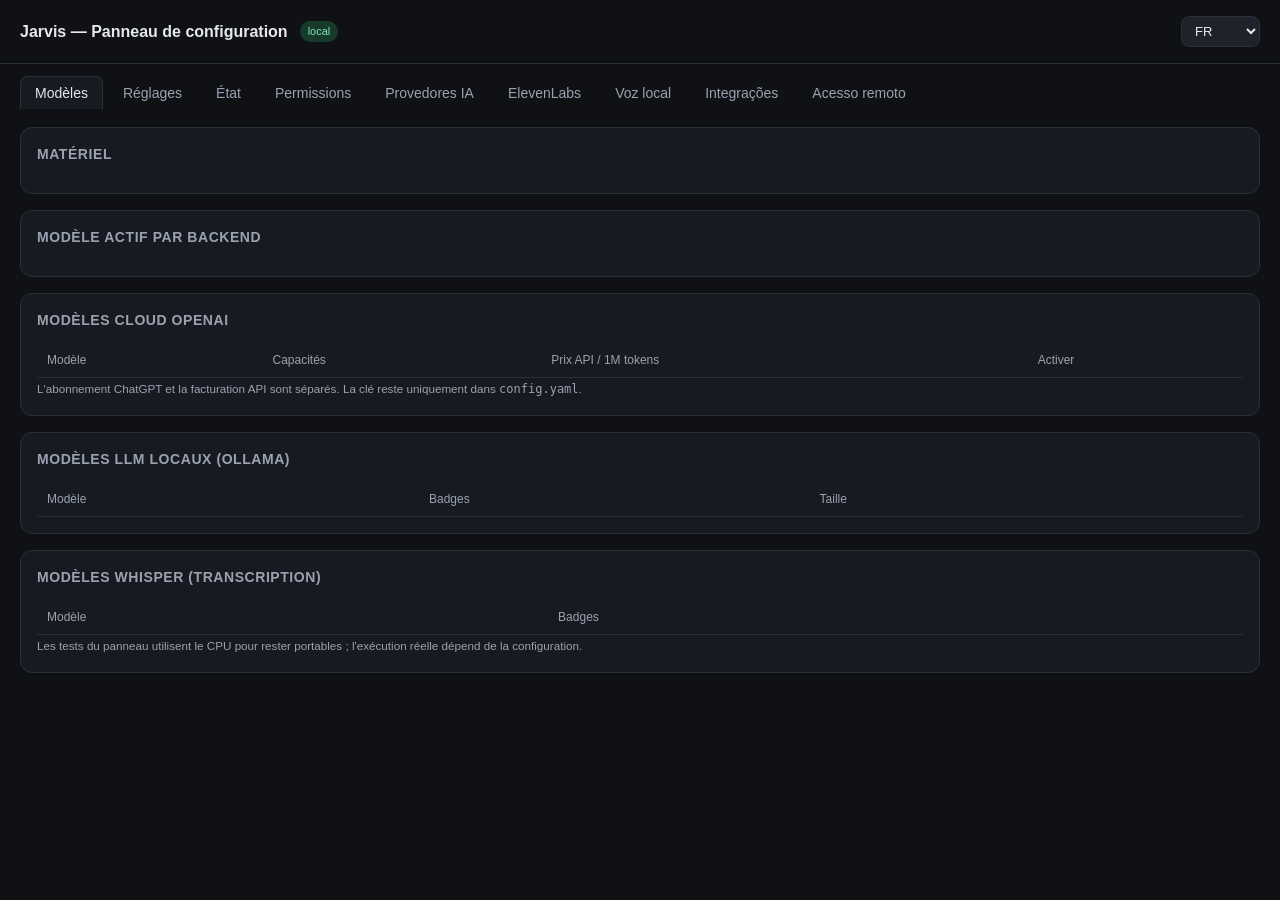
==== commit 9280b1e9: "feat: integrações MCP (cliente) + roteamento em português; fix instalador - core/mcp_cliente.py: Jar" ====
--- a/web/panneau.html
+++ b/web/panneau.html
@@ -96,6 +96,7 @@
   <button data-t="provedores">Provedores IA</button>
   <button data-t="eleven">ElevenLabs</button>
   <button data-t="vozlocal">Voz local</button>
+  <button data-t="integracoes">Integrações</button>
   <button data-t="remoto">Acesso remoto</button>
 </nav>
 <main>
@@ -363,6 +364,30 @@
     </div>
   </section>
 
+
+  <section id="integracoes" class="tab">
+    <div class="card"><h2>Integrações MCP (GitHub, Git, Notion…)</h2>
+      <div class="muted" style="font-size:13px;margin-bottom:10px">O Jarvis usa ferramentas de servidores MCP externos, também por voz
+        (« quais issues abertas no GitHub? »). Por segurança, toda ferramenta pede <b>confirmação de voz</b>,
+        exceto as que você marcar como <b>leitura (sem confirmação)</b>. Tokens ficam só no <span class="mono">config.yaml</span>.</div>
+      <div id="mcp-lista"></div>
+    </div>
+    <div class="card"><h2>Adicionar / editar integração</h2>
+      <div id="mcp-bloq" class="lock" style="display:none">Adicionar ou editar integrações só é permitido no próprio PC.</div>
+      <div class="fld"><div class="lab"><b>Modelo pronto</b></div><select id="mcp-modelo" class="txt" onchange="mcpModelo()"></select></div>
+      <div class="fld"><div class="lab"><b>Nome</b><small>minúsculas, ex.: github</small></div><input id="mcp-nome" class="txt"></div>
+      <div class="fld"><div class="lab"><b>URL (HTTP)</b><small>ou deixe vazio e use comando</small></div><input id="mcp-url" class="txt" style="flex:1 1 300px"></div>
+      <div class="fld"><div class="lab"><b>Cabeçalho de autenticação</b><small>Ex.: Authorization = Bearer ghp_…</small></div>
+        <input id="mcp-hk" class="txt" placeholder="Authorization" style="width:150px"><input id="mcp-hv" class="txt" type="password" autocomplete="off" placeholder="Bearer …" style="flex:1 1 240px"></div>
+      <div class="fld"><div class="lab"><b>Comando (stdio)</b><small>Ex.: uvx, npx</small></div><input id="mcp-cmd" class="txt"></div>
+      <div class="fld"><div class="lab"><b>Argumentos</b><small>um por linha</small></div>
+        <textarea id="mcp-args" rows="3" style="flex:1 1 300px;background:var(--card2);color:var(--txt);border:1px solid var(--bord);border-radius:8px;padding:8px"></textarea></div>
+      <div id="mcp-nota" class="muted" style="font-size:12px"></div>
+      <div class="row" style="margin-top:10px"><button class="act" onclick="mcpSalvar(this)">Salvar e testar</button></div>
+      <div class="msg" id="mcp-msg"></div>
+    </div>
+  </section>
+
   <section id="remoto" class="tab">
     <div class="card"><h2>Acesso remoto (Tailscale / Cloudflare / proxy HTTPS)</h2>
       <div id="rem-bloq" class="lock" style="display:none">Esta seção só pode ser alterada no próprio PC (http://127.0.0.1:8790/panneau).</div>
@@ -420,6 +445,7 @@
   if(b.dataset.t==='eleven'){chargerEleven();chargerAjustesVoz();}
   if(b.dataset.t==='vozlocal'){chargerVozLocal();chargerAjustesVoz();}
   if(b.dataset.t==='remoto')chargerRemoto();
+  if(b.dataset.t==='integracoes')chargerMcp();
 });
 const fmt=n=>esc((n||0).toLocaleString('fr-FR'));
 const eur=n=>'$'+(n||0).toFixed(2);
@@ -1020,6 +1046,56 @@
   fl('as-msg',await post('/api/panneau/autostart',{ativar,modo:$('#as-modo').value})); chargerAutostart();
 }
 
+
+/* ---------- INTEGRACOES MCP ---------- */
+let MCP={servidores:[],modelos:[]};
+async function chargerMcp(){
+  MCP=await api('/api/panneau/mcp');
+  $('#mcp-modelo').innerHTML='<option value="">— personalizado —</option>'+(MCP.modelos||[]).map((m,i)=>`<option value="${i}">${esc(m.titulo)}</option>`).join('');
+  $('#mcp-lista').innerHTML=(MCP.servidores||[]).map(s=>`<div class="prov"><h3>${esc(s.nom)} ${s.actif?bYes('ativa'):bNo('inativa')}
+      <span class="badge">${esc(s.type)}</span> ${s.erreur?bNo(s.erreur):''}</h3>
+    <div class="grid"><small class="mono">${esc(s.url||((s.commande||'')+' '+(s.arguments||[]).join(' ')))}</small>
+    ${Object.keys(s.en_tetes||{}).length?`<small class="note">Cabeçalhos: ${Object.entries(s.en_tetes).map(([k,v])=>esc(k)+' '+esc(v)).join(', ')}</small>`:''}
+    <div class="row"><button class="act ghost" onclick="mcpTestar('${esc(s.nom)}',this)">Testar e listar ferramentas</button>
+      <button class="act ghost" onclick="mcpEditar('${esc(s.nom)}')">Editar</button>
+      <button class="act danger" onclick="mcpRemover('${esc(s.nom)}')">Remover</button></div>
+    ${(s.outils||[]).length?`<table><thead><tr><th>Ferramenta</th><th>Leitura (sem confirmação)</th></tr></thead><tbody>
+      ${s.outils.map(o=>`<tr><td><b>${esc(o.nom)}</b><br><small class="muted">${esc(o.description.slice(0,140))}</small></td>
+      <td><input type="checkbox" data-mcp="${esc(s.nom)}" value="${esc(o.nom)}" ${(s.outils_n1||[]).includes(o.nom)?'checked':''}></td></tr>`).join('')}
+      </tbody></table><div class="row"><button class="act" onclick="mcpPermissoes('${esc(s.nom)}')">Salvar permissões</button></div>`:''}
+    <div class="msg" id="mcp-m-${esc(s.nom)}"></div></div></div>`).join('')||'<div class="muted">Nenhuma integração ainda.</div>';
+}
+function mcpModelo(){
+  const m=(MCP.modelos||[])[$('#mcp-modelo').value]; if(!m)return;
+  $('#mcp-nome').value=m.nom; $('#mcp-url').value=m.url||''; $('#mcp-cmd').value=m.commande||'';
+  $('#mcp-args').value=(m.arguments||[]).join('\n'); $('#mcp-nota').textContent=(m.nota||'')+(m.auth?' · '+m.auth:'');
+  if(m.auth){$('#mcp-hk').value=m.auth.split(':')[0];}
+}
+function mcpEditar(n){
+  const s=(MCP.servidores||[]).find(x=>x.nom===n); if(!s)return;
+  $('#mcp-nome').value=s.nom; $('#mcp-url').value=s.url||''; $('#mcp-cmd').value=s.commande||''; $('#mcp-args').value=(s.arguments||[]).join('\n');
+  const h=Object.entries(s.en_tetes||{})[0]; $('#mcp-hk').value=h?h[0]:''; $('#mcp-hv').value=h?h[1]:'';
+}
+async function mcpSalvar(btn){
+  const hk=$('#mcp-hk').value.trim(), hv=$('#mcp-hv').value;
+  const corpo={nom:$('#mcp-nome').value.trim(),url:$('#mcp-url').value.trim(),commande:$('#mcp-cmd').value.trim(),
+    arguments:$('#mcp-args').value.split('\n').map(x=>x.trim()).filter(Boolean),en_tetes:hk?{[hk]:hv}:{}};
+  btn.disabled=true; const r=await post('/api/panneau/mcp/salvar',corpo);
+  if(r.status===403||r.message==='Painel acessível somente localmente.'){$('#mcp-bloq').style.display='';}
+  fl('mcp-msg',r);
+  if(r.ok){$('#mcp-hv').value=''; await chargerMcp(); await mcpTestar(corpo.nom);}
+  btn.disabled=false;
+}
+async function mcpTestar(n,btn){
+  if(btn)btn.disabled=true; const el=$('#mcp-m-'+n); if(el)el.textContent='Conectando…';
+  const r=await post('/api/panneau/mcp/testar',{nome:n}); await chargerMcp(); fl('mcp-m-'+n,r);
+}
+async function mcpRemover(n){if(!confirm('Remover a integração '+n+'?'))return; fl('mcp-msg',await post('/api/panneau/mcp/remover',{nome:n})); chargerMcp();}
+async function mcpPermissoes(n){
+  const leitura=$$(`input[data-mcp="${n}"]`).filter(c=>c.checked).map(c=>c.value);
+  fl('mcp-m-'+n,await post('/api/panneau/mcp/permissoes',{nome:n,leitura}));
+}
+
 /* ---------- ACESSO REMOTO ---------- */
 const remMsg=r=>$('#rem-msg').innerHTML=`<span style="color:var(--${r.ok?'ok':'ko'})">${esc(r.message||'')}</span>`;
 async function chargerRemoto(){
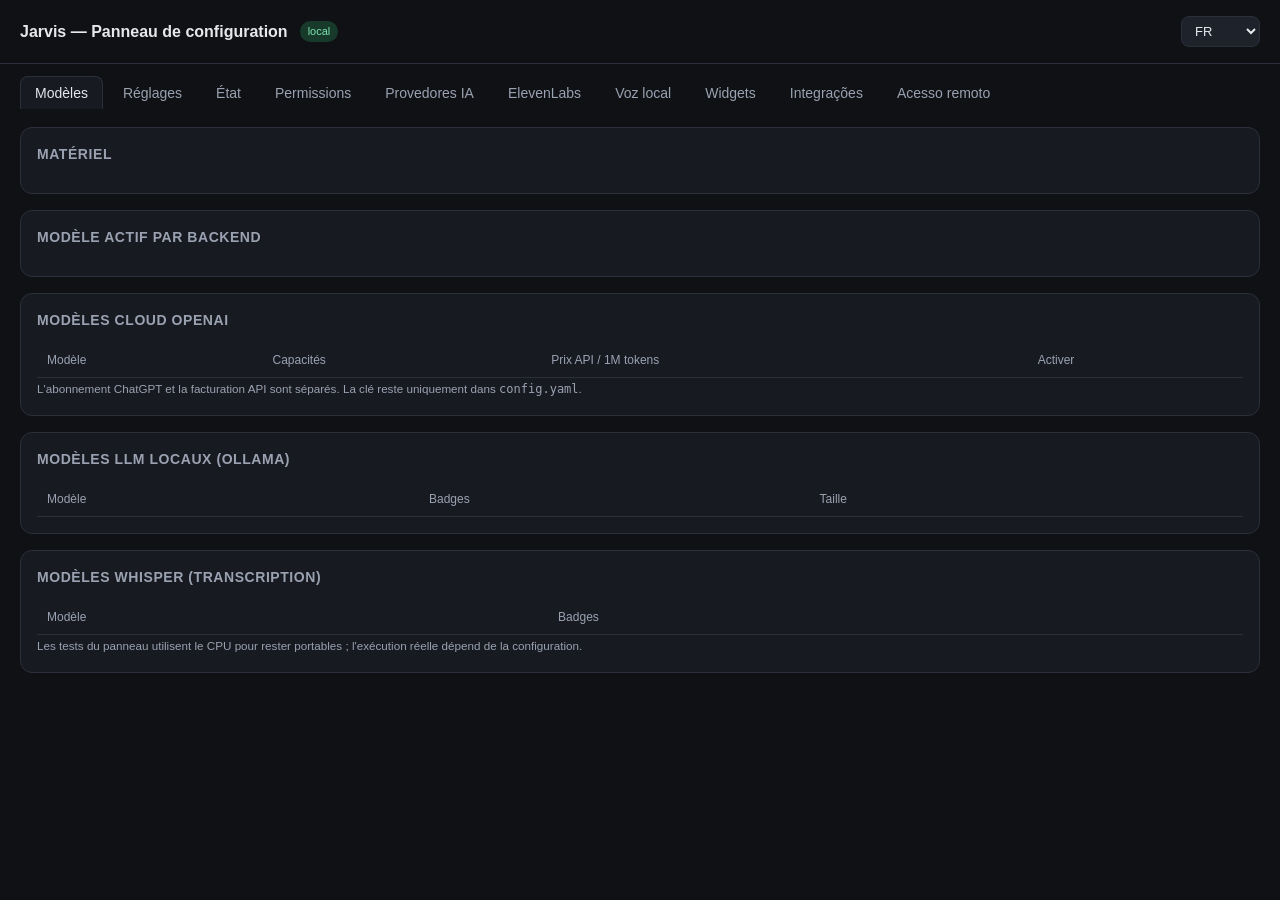
==== commit 8b774deb: "feat: widgets do HUD (clima, câmbio, bolsa, notícias, YouTube, Spotify, Netflix, Prime) + fix Eleven" ====
--- a/web/panneau.html
+++ b/web/panneau.html
@@ -96,6 +96,7 @@
   <button data-t="provedores">Provedores IA</button>
   <button data-t="eleven">ElevenLabs</button>
   <button data-t="vozlocal">Voz local</button>
+  <button data-t="widgets">Widgets</button>
   <button data-t="integracoes">Integrações</button>
   <button data-t="remoto">Acesso remoto</button>
 </nav>
@@ -365,6 +366,38 @@
   </section>
 
 
+
+  <section id="widgets" class="tab">
+    <div class="card"><h2>Loja de widgets do HUD</h2>
+      <div class="muted" style="font-size:13px;margin-bottom:10px">Instale os widgets e escolha a coluna. Eles ficam nas laterais do HUD e
+        <b>nunca cobrem o reator</b>: se a janela for estreita, somem sozinhos. Também por voz: « esconde os widgets » / « mostra os widgets ».</div>
+      <label><input type="checkbox" id="wg-visivel" onchange="wgConfig({visivel:this.checked})"> widgets visíveis no HUD</label>
+      <div id="wg-loja" style="margin-top:10px"></div>
+      <div class="msg" id="wg-msg"></div>
+    </div>
+    <div class="card"><h2>Configuração</h2>
+      <div class="fld"><div class="lab"><b>Cidade (clima)</b><small>Vazio = pela localização do IP.</small></div>
+        <input id="wg-cidade" class="txt" placeholder="Cuiabá"></div>
+      <div class="fld"><div class="lab"><b>Moedas</b><small>Separadas por vírgula. Ex.: USD-BRL, EUR-BRL, BTC-BRL</small></div>
+        <input id="wg-moedas" class="txt" style="flex:1 1 260px"></div>
+      <div class="fld"><div class="lab"><b>Bolsa</b><small>^BVSP = Ibovespa. Ações: PETR4, VALE3, ITUB4…</small></div>
+        <input id="wg-acoes" class="txt" style="flex:1 1 260px"></div>
+      <div class="fld"><div class="lab"><b>Token brapi.dev</b><small>Opcional; sem token usa Yahoo Finance.</small></div>
+        <input id="wg-brapi" class="txt" type="password" autocomplete="off" placeholder="(opcional)"></div>
+      <div class="fld"><div class="lab"><b>Feeds de notícias (RSS)</b><small>Um por linha (https://).</small></div>
+        <textarea id="wg-feeds" rows="3" style="flex:1 1 300px;background:var(--card2);color:var(--txt);border:1px solid var(--bord);border-radius:8px;padding:8px"></textarea></div>
+      <div class="fld"><div class="lab"><b>YouTube</b><small>Link de vídeo ou playlist.</small></div>
+        <input id="wg-youtube" class="txt" style="flex:1 1 300px" placeholder="https://www.youtube.com/watch?v=…"></div>
+      <div class="fld"><div class="lab"><b>Spotify</b><small>Link de playlist, álbum, faixa ou podcast. Sem login no navegador toca prévia de 30 s.</small></div>
+        <input id="wg-spotify" class="txt" style="flex:1 1 300px" placeholder="https://open.spotify.com/playlist/…"></div>
+      <div class="row" style="margin-top:10px"><button class="act" onclick="wgSalvar()">Salvar configuração</button>
+        <button class="act ghost" onclick="wgPrevia(this)">Testar fontes agora</button></div>
+      <div class="msg" id="wg-cfg-msg"></div>
+      <div id="wg-previa" class="muted mono" style="font-size:12px;margin-top:8px"></div>
+      <small class="note">Netflix e Prime Video não permitem player incorporado (proteção DRM): o widget é um atalho que abre o serviço.</small>
+    </div>
+  </section>
+
   <section id="integracoes" class="tab">
     <div class="card"><h2>Integrações MCP (GitHub, Git, Notion…)</h2>
       <div class="muted" style="font-size:13px;margin-bottom:10px">O Jarvis usa ferramentas de servidores MCP externos, também por voz
@@ -446,6 +479,7 @@
   if(b.dataset.t==='vozlocal'){chargerVozLocal();chargerAjustesVoz();}
   if(b.dataset.t==='remoto')chargerRemoto();
   if(b.dataset.t==='integracoes')chargerMcp();
+  if(b.dataset.t==='widgets')chargerWidgetsPainel();
 });
 const fmt=n=>esc((n||0).toLocaleString('fr-FR'));
 const eur=n=>'$'+(n||0).toFixed(2);
@@ -1047,6 +1081,41 @@
 }
 
 
+
+/* ---------- WIDGETS ---------- */
+async function chargerWidgetsPainel(){
+  const d=await api('/api/panneau/widgets'), p=d.parametros||{};
+  $('#wg-visivel').checked=p.visivel!==false;
+  $('#wg-loja').innerHTML=(d.catalogo||[]).map(w=>`<div class="fld"><div class="lab"><b>${esc(w.nome)}</b>
+      <small>${esc(w.descricao)} · fonte: ${esc(w.fonte)}</small></div>
+    <span>${w.instalado?`<select class="txt" style="min-width:0" onchange="wgInstalar('${w.id}',this.value)">
+        <option value="esquerda"${w.coluna_atual==='esquerda'?' selected':''}>coluna esquerda</option>
+        <option value="direita"${w.coluna_atual==='direita'?' selected':''}>coluna direita</option></select>
+      <button class="act ghost" onclick="wgMover('${w.id}','cima')">↑</button><button class="act ghost" onclick="wgMover('${w.id}','baixo')">↓</button>
+      <button class="act danger" onclick="wgRemover('${w.id}')">Remover</button>`
+      :`<button class="act" onclick="wgInstalar('${w.id}')">Instalar</button>`}</span></div>`).join('');
+  $('#wg-cidade').value=p.cidade||''; $('#wg-moedas').value=(p.moedas||[]).join(', ');
+  $('#wg-acoes').value=(p.acoes||[]).map(a=>a.replace('.SA','')).join(', '); $('#wg-feeds').value=(p.feeds||[]).join('\\n');
+  $('#wg-youtube').value=p.youtube||''; $('#wg-spotify').value=p.spotify||'';
+  $('#wg-brapi').placeholder=p.brapi_token_definido?'•••• (definido)':'(opcional)';
+}
+async function wgInstalar(id,coluna){fl('wg-msg',await post('/api/panneau/widgets/instalar',{id,coluna}));chargerWidgetsPainel();}
+async function wgRemover(id){fl('wg-msg',await post('/api/panneau/widgets/remover',{id}));chargerWidgetsPainel();}
+async function wgMover(id,direcao){fl('wg-msg',await post('/api/panneau/widgets/mover',{id,direcao}));chargerWidgetsPainel();}
+async function wgConfig(c){fl('wg-msg',await post('/api/panneau/widgets/config',c));}
+async function wgSalvar(){
+  const sep=v=>v.split(',').map(x=>x.trim()).filter(Boolean);
+  const c={cidade:$('#wg-cidade').value,moedas:sep($('#wg-moedas').value),acoes:sep($('#wg-acoes').value),
+    feeds:$('#wg-feeds').value.split('\\n').map(x=>x.trim()).filter(Boolean),youtube:$('#wg-youtube').value.trim(),spotify:$('#wg-spotify').value.trim()};
+  if($('#wg-brapi').value.trim()) c.brapi_token=$('#wg-brapi').value.trim();
+  const r=await post('/api/panneau/widgets/config',c); fl('wg-cfg-msg',r); if(r.ok){$('#wg-brapi').value='';chargerWidgetsPainel();}
+}
+async function wgPrevia(btn){
+  btn.disabled=true; $('#wg-previa').textContent='Consultando fontes…';
+  const d=await api('/api/panneau/widgets/previa'); btn.disabled=false;
+  $('#wg-previa').innerHTML=(d.widgets||[]).map(w=>`${esc(w.nome)}: ${w.dados&&w.dados.ok?'<span style="color:var(--ok)">OK</span>':'<span style="color:var(--ko)">'+esc((w.dados||{}).erro||'erro')+'</span>'}`).join('<br>')||'Nenhum widget instalado.';
+}
+
 /* ---------- INTEGRACOES MCP ---------- */
 let MCP={servidores:[],modelos:[]};
 async function chargerMcp(){
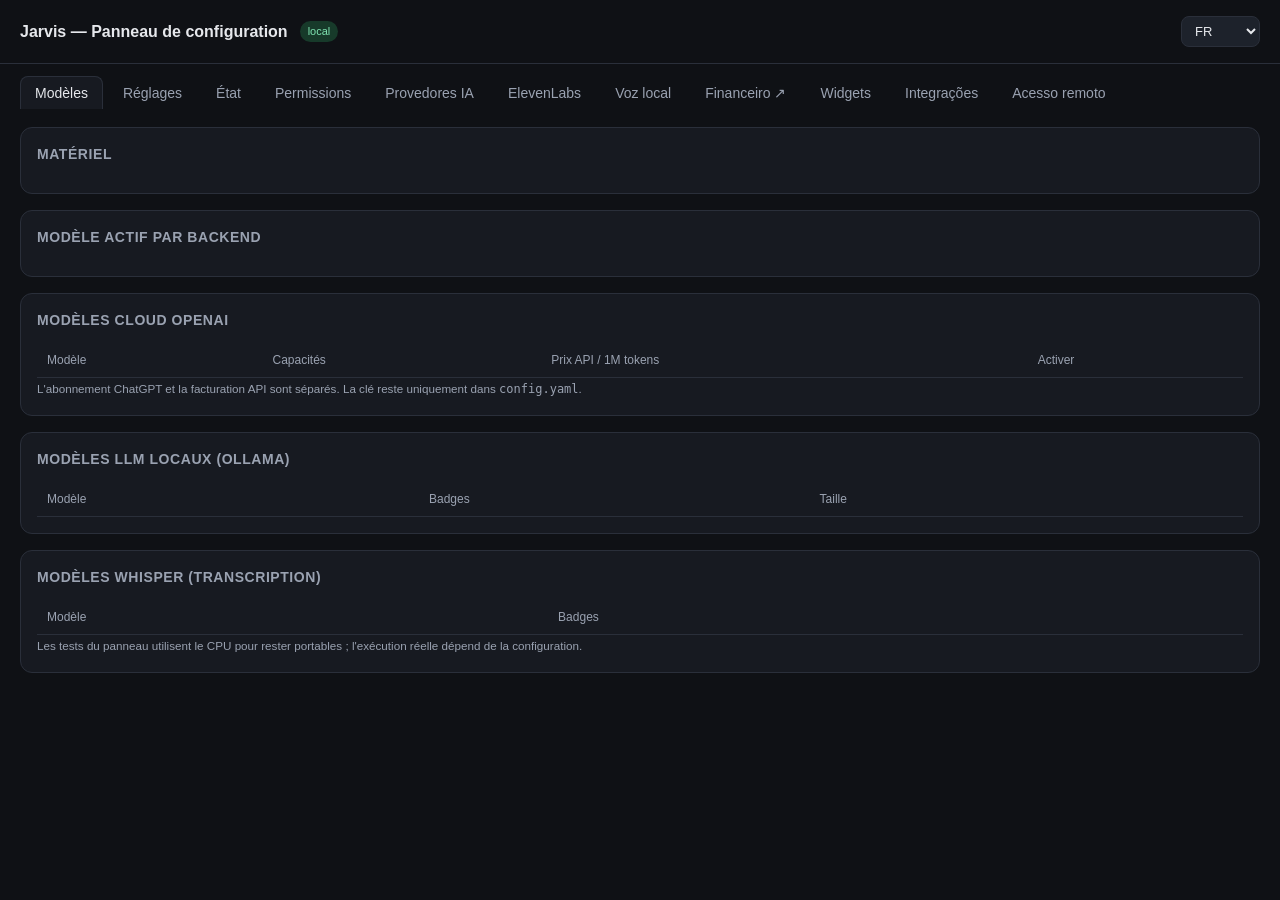
==== commit 640871ac: "feat(financeiro): contas a pagar/receber, bancos, fluxo de caixa, OFX e voz - core/financeiro.py: SQ" ====
--- a/web/panneau.html
+++ b/web/panneau.html
@@ -96,6 +96,7 @@
   <button data-t="provedores">Provedores IA</button>
   <button data-t="eleven">ElevenLabs</button>
   <button data-t="vozlocal">Voz local</button>
+  <button onclick="location.href='/financeiro'">Financeiro ↗</button>
   <button data-t="widgets">Widgets</button>
   <button data-t="integracoes">Integrações</button>
   <button data-t="remoto">Acesso remoto</button>
@@ -469,8 +470,8 @@
 const esc=s=>String(s??'').replace(/[&<>"']/g,c=>({'&':'&amp;','<':'&lt;','>':'&gt;','"':'&quot;',"'":'&#39;'}[c]));
 const bYes=(t)=>`<span class="badge on">${esc(t)}</span>`, bNo=(t)=>`<span class="badge off">${esc(t)}</span>`;
 
-$$('nav button').forEach(b=>b.onclick=()=>{
-  $$('nav button').forEach(x=>x.classList.toggle('on',x===b));
+$$('nav button[data-t]').forEach(b=>b.onclick=()=>{
+  $$('nav button[data-t]').forEach(x=>x.classList.toggle('on',x===b));
   $$('.tab').forEach(t=>t.classList.toggle('on',t.id===b.dataset.t));
   if(b.dataset.t==='etat'){chargerEtat();chargerBudget();chargerActivite();chargerTaches();} if(b.dataset.t==='perms')chargerPerms();
   if(b.dataset.t==='reglages'){chargerReglages();chargerAutostart();chargerInstrucoes();}
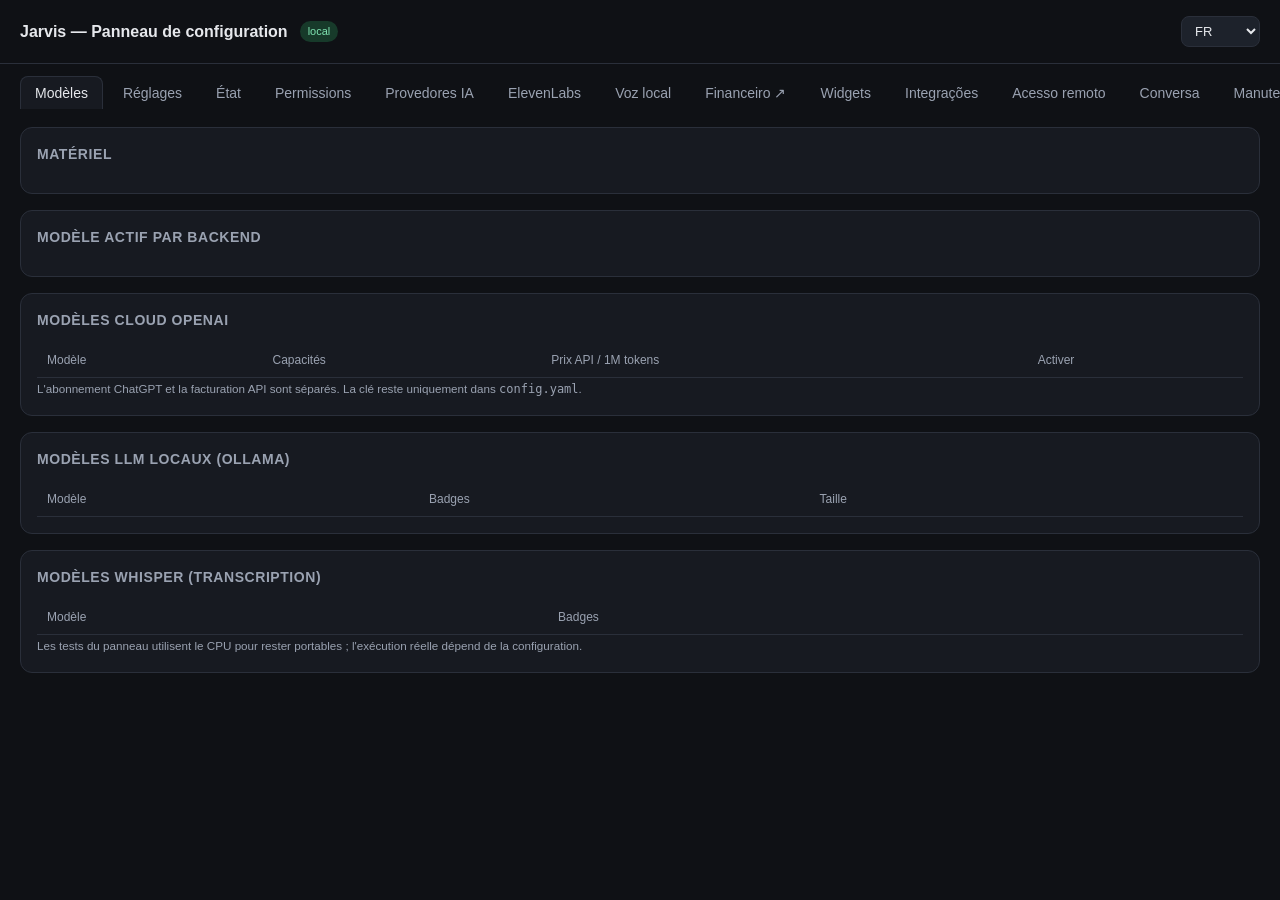
==== commit 00415f36: "feat(painel): manutenção (atualizar, backup/restauração, diagnóstico, logs), primeiros passos e conv" ====
--- a/web/panneau.html
+++ b/web/panneau.html
@@ -36,7 +36,7 @@
     border:1px solid var(--bord);background:var(--card2);color:var(--dim);white-space:nowrap}
   .badge.on{background:#173a2a;color:#7ee2b0;border-color:#1f5a3f}
   .badge.off{background:#3a1c1c;color:#ff9a9a;border-color:#5a2020}
-  button.act{background:var(--acc);color:#fff;border:none;border-radius:8px;padding:6px 11px;cursor:pointer;font-size:13px}
+  button.act,a.act{background:var(--acc);color:#fff;border:none;border-radius:8px;padding:6px 11px;cursor:pointer;font-size:13px;display:inline-block}
   button.act.ghost{background:transparent;border:1px solid var(--bord);color:var(--txt)}
   button.act.danger{background:transparent;border:1px solid #5a2020;color:#ff9a9a}
   button.act:disabled{opacity:.5;cursor:default}
@@ -100,9 +100,14 @@
   <button data-t="widgets">Widgets</button>
   <button data-t="integracoes">Integrações</button>
   <button data-t="remoto">Acesso remoto</button>
+  <button data-t="conversa">Conversa</button>
+  <button data-t="manutencao">Manutenção</button>
 </nav>
 <main>
   <section id="modeles" class="tab on">
+    <div class="card" id="pp-card" style="display:none"><h2>Primeiros passos <span id="pp-cont" class="muted" style="font-size:12px;text-transform:none"></span>
+      <button class="act ghost" style="float:right;font-size:11px;padding:3px 8px" onclick="ocultarPP()">ocultar</button></h2>
+      <div id="pp-lista"></div></div>
     <div class="card"><h2>Matériel</h2><div id="mat" class="row"></div></div>
     <div class="card"><h2>Modèle actif par backend</h2><div id="actifs"></div></div>
     <div class="card"><h2>Modèles cloud OpenAI</h2>
@@ -368,6 +373,43 @@
 
 
 
+
+  <section id="conversa" class="tab">
+    <div class="card"><h2>Conversa recente</h2>
+      <div class="muted" style="font-size:13px;margin-bottom:10px">Últimas falas entre você e o Jarvis (mantidas só na memória do Jarvis em execução).</div>
+      <div id="conv-lista"></div>
+      <div class="row" style="margin-top:10px"><button class="act ghost" onclick="chargerConversa()">Atualizar</button></div>
+    </div>
+  </section>
+
+  <section id="manutencao" class="tab">
+    <div id="mn-bloq" class="lock" style="display:none">Manutenção só pode ser feita no próprio PC.</div>
+    <div id="mn-form">
+    <div class="card"><h2>Atualizar o Jarvis</h2>
+      <div id="mn-versao" class="mono muted"></div>
+      <div class="row" style="margin-top:10px"><button class="act ghost" onclick="mnVerificar(this)">Verificar atualizações</button>
+        <button class="act" onclick="mnAtualizar(this)">Atualizar agora</button></div>
+      <div class="msg" id="mn-msg"></div>
+      <pre class="cmd mono" id="mn-journal" style="display:none;white-space:pre-wrap;max-height:260px;overflow:auto"></pre>
+    </div>
+    <div class="card"><h2>Backup dos seus dados</h2>
+      <div class="muted" style="font-size:13px;margin-bottom:10px">ZIP com config.yaml (chaves), memória, finanças, notas e calibrações. <b>Contém dados pessoais e chaves</b>: guarde em local seguro.</div>
+      <div class="row"><a class="act" href="/api/panneau/manutencao/backup" style="text-decoration:none">Baixar backup</a>
+        <input type="file" id="mn-zip" accept=".zip" class="txt"><button class="act ghost" onclick="mnRestaurar(this)">Restaurar backup</button></div>
+      <div class="msg" id="mn-bk-msg"></div>
+    </div>
+    <div class="card"><h2>Diagnóstico</h2>
+      <div class="row"><button class="act ghost" onclick="mnDiagnostico(this)">Rodar diagnóstico</button></div>
+      <pre class="cmd mono" id="mn-diag" style="display:none;white-space:pre-wrap;max-height:420px;overflow:auto"></pre>
+    </div>
+    <div class="card"><h2>Logs</h2>
+      <div class="row"><select id="mn-log" class="txt"></select><select id="mn-linhas" class="txt" style="min-width:0"><option>100</option><option selected>200</option><option>500</option><option>1000</option></select>
+        <button class="act ghost" onclick="mnLog()">Ver</button></div>
+      <pre class="cmd mono" id="mn-log-txt" style="display:none;white-space:pre-wrap;max-height:460px;overflow:auto"></pre>
+    </div>
+    </div>
+  </section>
+
   <section id="widgets" class="tab">
     <div class="card"><h2>Loja de widgets do HUD</h2>
       <div class="muted" style="font-size:13px;margin-bottom:10px">Instale os widgets e escolha a coluna. Eles ficam nas laterais do HUD e
@@ -481,6 +523,8 @@
   if(b.dataset.t==='remoto')chargerRemoto();
   if(b.dataset.t==='integracoes')chargerMcp();
   if(b.dataset.t==='widgets')chargerWidgetsPainel();
+  if(b.dataset.t==='manutencao')chargerManut();
+  if(b.dataset.t==='conversa')chargerConversa();
 });
 const fmt=n=>esc((n||0).toLocaleString('fr-FR'));
 const eur=n=>'$'+(n||0).toFixed(2);
@@ -1083,6 +1127,56 @@
 
 
 
+
+/* ---------- PRIMEIROS PASSOS ---------- */
+async function chargerPP(){
+  try{if(localStorage.getItem('jarvis-pp-oculto')==='1')return;}catch(_){}
+  const d=await api('/api/panneau/primeiros-passos'); if(!d.itens)return;
+  if(d.feitos>=d.total)return;
+  $('#pp-card').style.display='';
+  $('#pp-cont').textContent=`${d.feitos}/${d.total} concluídos`;
+  $('#pp-lista').innerHTML=d.itens.map(i=>`<div class="fld"><div class="lab"><b>${i.ok?'✅':'⬜'} ${esc(i.titulo)}</b><small>${esc(i.detalhe)}</small></div>
+    ${i.ok?'':`<button class="act ghost" onclick="irPara('${i.aba}')">Configurar</button>`}</div>`).join('');
+}
+function irPara(aba){ if(aba==='financeiro'){location.href='/financeiro';return} const b=$(`nav button[data-t="${aba}"]`); if(b) b.click(); }
+function ocultarPP(){try{localStorage.setItem('jarvis-pp-oculto','1')}catch(_){} $('#pp-card').style.display='none';}
+
+/* ---------- CONVERSA ---------- */
+async function chargerConversa(){
+  const d=await api('/api/panneau/historico');
+  $('#conv-lista').innerHTML=!d.ativo?'<div class="muted">O Jarvis vocal não está rodando neste processo.</div>':
+    ((d.falas||[]).map(f=>`<div style="padding:6px 0;border-bottom:1px solid var(--bord)"><small class="muted">${f.quem==='voce'?'Você':'Jarvis'}</small><div>${esc(f.texto)}</div></div>`).join('')||'<div class="muted">Nenhuma fala ainda.</div>');
+}
+
+/* ---------- MANUTENCAO ---------- */
+async function chargerManut(){
+  const r=await fetch('/api/panneau/manutencao',{credentials:'same-origin'});
+  if(r.status===403){$('#mn-bloq').style.display='';$('#mn-form').style.display='none';return}
+  const d=await r.json(), v=d.versao||{};
+  $('#mn-versao').textContent=v.git?`Versão: ${v.commit} (ramo ${v.ramo})${v.alteracoes_locais?' · há alterações locais':''}`:(v.message||'');
+  $('#mn-log').innerHTML=(d.logs||[]).map(n=>`<option>${esc(n)}</option>`).join('')||'<option value="">sem logs</option>';
+}
+async function mnVerificar(btn){btn.disabled=true;const r=await post('/api/panneau/manutencao/verificar',{});btn.disabled=false;
+  fl('mn-msg',r); if(r.lista&&r.lista.length){$('#mn-journal').style.display='';$('#mn-journal').textContent=r.lista.join('\n');}}
+async function mnAtualizar(btn){
+  if(!confirm('Atualizar o Jarvis agora (git pull + uv sync)? Depois será preciso reiniciá-lo.'))return;
+  btn.disabled=true;const r=await post('/api/panneau/manutencao/atualizar',{});fl('mn-msg',r);if(!r.ok){btn.disabled=false;return}
+  for(;;){await new Promise(o=>setTimeout(o,2500));const s=await api('/api/panneau/manutencao/atualizacao');
+    $('#mn-journal').style.display='';$('#mn-journal').textContent=s.journal||'…';
+    if(s.etat!=='en_cours'){fl('mn-msg',{ok:s.etat==='ok',message:s.etat==='ok'?'Atualizado. Reinicie o Jarvis para aplicar.':'A atualização falhou; veja o registro abaixo. Nada foi descartado.'});break}}
+  btn.disabled=false; chargerManut();
+}
+async function mnRestaurar(btn){
+  const f=$('#mn-zip').files[0]; if(!f){fl('mn-bk-msg',{ok:false,message:'Escolha o ZIP do backup.'});return}
+  if(!confirm('Restaurar este backup? Os dados atuais serão substituídos (uma cópia do estado atual fica em logs/).'))return;
+  btn.disabled=true;const b64=await new Promise(o=>{const r=new FileReader();r.onload=()=>o(String(r.result).split(',')[1]);r.readAsDataURL(f);});
+  const r=await post('/api/panneau/manutencao/restaurar',{conteudo:b64});btn.disabled=false;fl('mn-bk-msg',r);
+}
+async function mnDiagnostico(btn){btn.disabled=true;$('#mn-diag').style.display='';$('#mn-diag').textContent='Rodando…';
+  const r=await post('/api/panneau/manutencao/diagnostico',{});btn.disabled=false;$('#mn-diag').textContent=r.saida||r.message||'';}
+async function mnLog(){const n=$('#mn-log').value;if(!n)return;const r=await api('/api/panneau/manutencao/log?nome='+encodeURIComponent(n)+'&linhas='+$('#mn-linhas').value);
+  $('#mn-log-txt').style.display='';$('#mn-log-txt').textContent=r.texto||r.message||'';}
+
 /* ---------- WIDGETS ---------- */
 async function chargerWidgetsPainel(){
   const d=await api('/api/panneau/widgets'), p=d.parametros||{};
@@ -1192,6 +1286,7 @@
 }
 chargerSession();
 chargerModeles();
+chargerPP();
 </script>
 </body>
 </html>
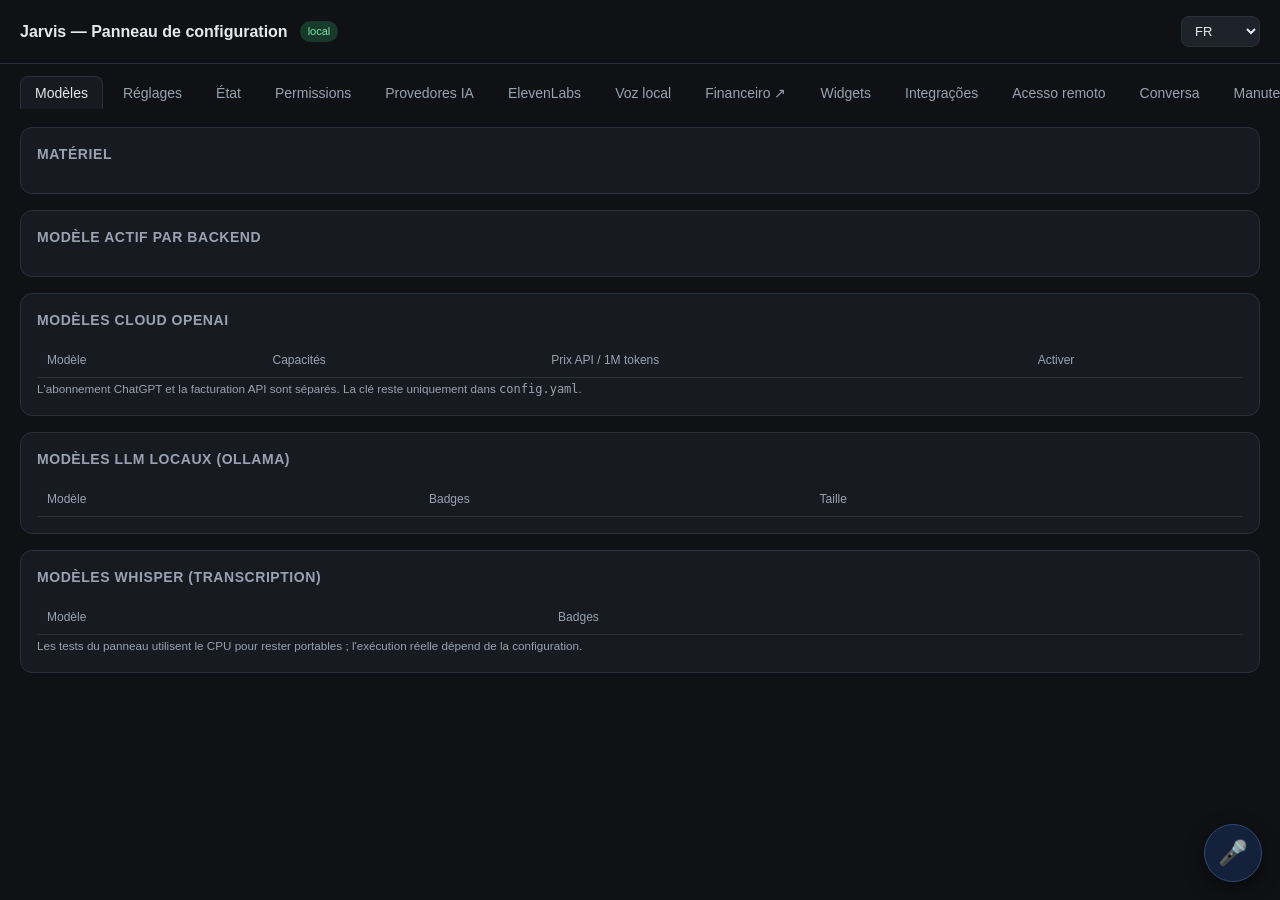
==== commit 8a6e3c7c: "feat(pwa): comando de voz pelo celular com resposta falada; chat oculto aberto só por voz - core/com" ====
--- a/web/panneau.html
+++ b/web/panneau.html
@@ -71,10 +71,33 @@
   .prov .lin{display:flex;flex-wrap:wrap;gap:8px;align-items:center}
   .prov input.txt{flex:1 1 220px;min-width:0}
   .prov select.txt{flex:1 1 260px;min-width:0}
+
+  /* --- microfone (comando de voz) e chat oculto do PWA --- */
+  #mic{position:fixed;right:max(18px,env(safe-area-inset-right));bottom:max(18px,env(safe-area-inset-bottom));z-index:20;
+    width:58px;height:58px;border-radius:50%;border:1px solid #2f4a7a;background:#14213a;color:#9dc0ff;font-size:24px;
+    cursor:pointer;box-shadow:0 6px 20px rgba(0,0,0,.45);touch-action:manipulation}
+  #mic.gravando{background:#5b1f1f;border-color:#a33;color:#ffb0b0;animation:pulso 1.2s infinite}
+  #mic.processando{opacity:.6}
+  @keyframes pulso{0%{box-shadow:0 0 0 0 rgba(255,107,107,.55)}100%{box-shadow:0 0 0 18px rgba(255,107,107,0)}}
+  #falaToast{position:fixed;right:max(18px,env(safe-area-inset-right));bottom:calc(max(18px,env(safe-area-inset-bottom)) + 70px);
+    z-index:20;max-width:min(420px,calc(100vw - 36px));background:var(--card);border:1px solid var(--bord);border-radius:12px;
+    padding:10px 12px;font-size:13px;display:none;box-shadow:0 6px 20px rgba(0,0,0,.45)}
+  #chatPwa{position:fixed;right:max(18px,env(safe-area-inset-right));bottom:calc(max(18px,env(safe-area-inset-bottom)) + 70px);z-index:21;
+    width:min(400px,calc(100vw - 36px));height:min(460px,60vh);display:none;flex-direction:column;background:var(--card);
+    border:1px solid var(--bord);border-radius:12px;box-shadow:0 8px 28px rgba(0,0,0,.5)}
+  #chatPwa.aberto{display:flex}
+  #chatPwa .topo{display:flex;justify-content:space-between;align-items:center;padding:8px 12px;border-bottom:1px solid var(--bord);font-size:12px;color:var(--dim)}
+  #chatPwa .msgs{flex:1;overflow-y:auto;padding:8px 12px;font-size:13px}
+  #chatPwa .msgs .eu{color:#9dc0ff;margin:6px 0}
+  #chatPwa .msgs .ele{margin:6px 0}
+  #chatPwa form{display:flex;gap:6px;padding:8px;border-top:1px solid var(--bord)}
+  #chatPwa input{flex:1}
   .codebox{font:600 20px ui-monospace,Consolas,monospace;letter-spacing:.08em;background:#0b1a12;
     border:1px dashed #1f5a3f;color:#7ee2b0;border-radius:10px;padding:12px;text-align:center;margin-top:10px}
   pre.cmd{background:#0b0d11;border:1px solid var(--bord);border-radius:8px;padding:10px;overflow-x:auto;margin:6px 0}
-  @media(max-width:640px){.fld .lab{min-width:100%} select.txt{min-width:0;width:100%} header h1{font-size:14px}}
+  @media(max-width:640px){.fld .lab{min-width:100%} select.txt{min-width:0;width:100%} header h1{font-size:14px}
+    .card table{display:block;overflow-x:auto;-webkit-overflow-scrolling:touch}
+    .seg{flex-wrap:wrap} main{overflow-x:hidden}}
 </style>
 </head>
 <body>
@@ -502,6 +525,13 @@
   </section>
 </main>
 
+<button id="mic" type="button" title="Falar com o Jarvis" aria-label="Falar com o Jarvis">🎤</button>
+<div id="falaToast" role="status" aria-live="polite"></div>
+<aside id="chatPwa" aria-hidden="true">
+  <div class="topo"><span>Chat com o Jarvis</span><button class="act ghost" type="button" onclick="chatPwa(false)" style="padding:2px 9px">×</button></div>
+  <div class="msgs" id="chatMsgs"></div>
+  <form id="chatForm" autocomplete="off"><input id="chatTxt" class="txt" maxlength="500" placeholder="Escreva um comando…"><button class="act">Enviar</button></form>
+</aside>
 <script>
 const $=(s,e=document)=>e.querySelector(s), $$=(s,e=document)=>[...e.querySelectorAll(s)];
 const LOCALHOSTS=['127.0.0.1','localhost','[::1]','::1'];
@@ -1128,6 +1158,45 @@
 
 
 
+
+/* ---------- COMANDO DE VOZ + CHAT OCULTO (abre só por voz) ---------- */
+const MIC={rec:null,partes:[],timer:null};
+function toast(html,ms){const t=$('#falaToast');t.innerHTML=html;t.style.display='block';clearTimeout(t._h);if(ms)t._h=setTimeout(()=>t.style.display='none',ms);}
+function chatPwa(aberto){$('#chatPwa').classList.toggle('aberto',!!aberto);$('#chatPwa').setAttribute('aria-hidden',String(!aberto));
+  if(aberto){$('#falaToast').style.display='none';setTimeout(()=>$('#chatTxt').focus(),50);}}
+function chatAdd(quem,txt){const d=document.createElement('div');d.className=quem;d.textContent=(quem==='eu'?'Você: ':'Jarvis: ')+txt;$('#chatMsgs').appendChild(d);$('#chatMsgs').scrollTop=1e9;}
+function tocar(b64){if(!b64)return;try{new Audio('data:audio/wav;base64,'+b64).play().catch(()=>{});}catch(_){}}
+function tratarResposta(r){
+  if(r.chat===true){chatPwa(true);chatAdd('ele',r.resposta);tocar(r.audio);return}
+  if(r.chat===false){chatPwa(false);toast(esc(r.resposta),2500);return}
+  if($('#chatPwa').classList.contains('aberto')){if(r.texto)chatAdd('eu',r.texto);chatAdd('ele',r.resposta||'');}
+  else toast(`${r.texto?`<div class="muted" style="font-size:12px">Você: ${esc(r.texto)}</div>`:''}<div>${esc(r.resposta||'')}</div>`,9000);
+  tocar(r.audio);
+}
+function mimeSuportado(){for(const m of ['audio/webm;codecs=opus','audio/webm','audio/mp4','audio/ogg']){if(window.MediaRecorder&&MediaRecorder.isTypeSupported&&MediaRecorder.isTypeSupported(m))return m}return ''}
+async function micAlternar(){
+  const b=$('#mic');
+  if(MIC.rec&&MIC.rec.state==='recording'){MIC.rec.stop();return}
+  if(!navigator.mediaDevices||!window.MediaRecorder){toast('Este navegador não permite gravar áudio aqui. Use HTTPS (Tailscale/Cloudflare) ou localhost.',6000);return}
+  let stream;try{stream=await navigator.mediaDevices.getUserMedia({audio:{echoCancellation:true,noiseSuppression:true}})}
+  catch(_){toast('Permissão do microfone negada.',5000);return}
+  const mime=mimeSuportado();MIC.partes=[];MIC.rec=new MediaRecorder(stream,mime?{mimeType:mime}:{});
+  MIC.rec.ondataavailable=e=>{if(e.data&&e.data.size)MIC.partes.push(e.data)};
+  MIC.rec.onstop=async()=>{
+    clearTimeout(MIC.timer);stream.getTracks().forEach(t=>t.stop());b.classList.remove('gravando');b.classList.add('processando');
+    const tipo=(MIC.rec.mimeType||mime||'audio/webm').split(';')[0];const blob=new Blob(MIC.partes,{type:tipo});
+    if(blob.size<1500){b.classList.remove('processando');toast('Gravação curta demais.',3000);return}
+    toast('Processando…');
+    const b64=await new Promise(ok=>{const r=new FileReader();r.onload=()=>ok(String(r.result).split(',')[1]);r.readAsDataURL(blob);});
+    const r=await post('/api/panneau/comando/voz',{audio:b64,mime:tipo,voz:true});b.classList.remove('processando');tratarResposta(r);
+  };
+  MIC.rec.start();b.classList.add('gravando');toast('Ouvindo… toque de novo para enviar.');
+  MIC.timer=setTimeout(()=>{if(MIC.rec.state==='recording')MIC.rec.stop()},15000);
+}
+$('#mic').addEventListener('click',micAlternar);
+$('#chatForm').addEventListener('submit',async e=>{e.preventDefault();const t=$('#chatTxt').value.trim();if(!t)return;$('#chatTxt').value='';
+  const r=await post('/api/panneau/comando/texto',{texto:t});tratarResposta(Object.assign({texto:t},r));});
+
 /* ---------- PRIMEIROS PASSOS ---------- */
 async function chargerPP(){
   try{if(localStorage.getItem('jarvis-pp-oculto')==='1')return;}catch(_){}
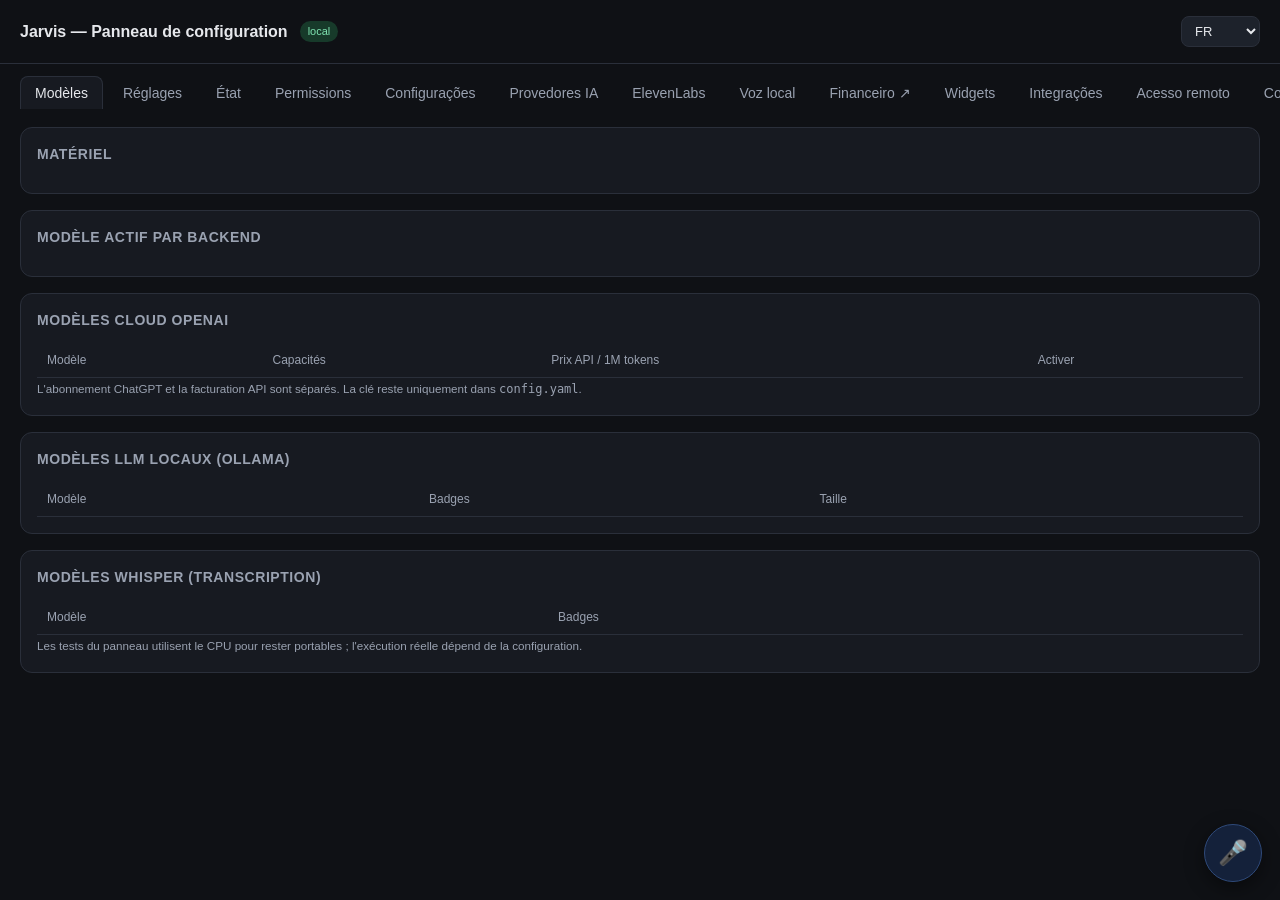
==== commit 1268bac6: "feat(painel): aba Configurações com todas as integrações + vozes do ElevenLabs ao colar a chave - co" ====
--- a/web/panneau.html
+++ b/web/panneau.html
@@ -92,6 +92,15 @@
   #chatPwa .msgs .ele{margin:6px 0}
   #chatPwa form{display:flex;gap:6px;padding:8px;border-top:1px solid var(--bord)}
   #chatPwa input{flex:1}
+
+  .cfg{display:grid;grid-template-columns:220px 1fr;gap:16px}
+  .cfg-menu{display:flex;flex-direction:column;gap:4px}
+  .cfg-menu button{text-align:left;background:none;border:1px solid transparent;color:var(--dim);border-radius:8px;padding:8px 10px;cursor:pointer;font-size:13px}
+  .cfg-menu button.on{background:var(--card);border-color:var(--bord);color:var(--txt)}
+  .cfg-menu .pt{float:right;font-size:11px}
+  .cfg .fld input.txt{flex:1 1 260px}
+  .tag-rei{font-size:10px;color:var(--warn);margin-left:6px}
+  @media(max-width:760px){.cfg{grid-template-columns:1fr}.cfg-menu{flex-direction:row;overflow-x:auto}.cfg-menu button{white-space:nowrap}}
   .codebox{font:600 20px ui-monospace,Consolas,monospace;letter-spacing:.08em;background:#0b1a12;
     border:1px dashed #1f5a3f;color:#7ee2b0;border-radius:10px;padding:12px;text-align:center;margin-top:10px}
   pre.cmd{background:#0b0d11;border:1px solid var(--bord);border-radius:8px;padding:10px;overflow-x:auto;margin:6px 0}
@@ -116,6 +125,7 @@
   <button data-t="reglages">Réglages</button>
   <button data-t="etat">État</button>
   <button data-t="perms">Permissions</button>
+  <button data-t="configuracoes">Configurações</button>
   <button data-t="provedores">Provedores IA</button>
   <button data-t="eleven">ElevenLabs</button>
   <button data-t="vozlocal">Voz local</button>
@@ -286,6 +296,22 @@
       <tbody id="outils"></tbody></table></div>
   </section>
 
+
+  <section id="configuracoes" class="tab">
+    <div class="cfg">
+      <div class="cfg-menu" id="cfg-menu"></div>
+      <div>
+        <div class="card"><h2 id="cfg-titulo">Configurações</h2>
+          <div class="muted" style="font-size:13px;margin-bottom:6px">Tudo que antes era editado à mão no <span class="mono">config.yaml</span>.
+            Senhas e chaves nunca voltam para a tela: deixe o campo como está para manter a atual.</div>
+          <div id="cfg-campos"></div>
+          <div class="row" style="margin-top:12px"><button class="act" onclick="cfgSalvar(this)">Salvar</button><span id="cfg-testes"></span></div>
+          <div class="msg" id="cfg-msg"></div>
+        </div>
+      </div>
+    </div>
+  </section>
+
   <section id="provedores" class="tab">
     <div class="card"><h2>Provedores de IA</h2>
       <div class="muted" style="font-size:13px;margin-bottom:12px">As chaves ficam somente no <span class="mono">config.yaml</span> deste PC e
@@ -312,14 +338,16 @@
         <h3>Chave de API <span id="el-badge"></span></h3>
         <div class="grid">
           <div class="lin">
-            <input id="el-cle" class="txt" type="password" autocomplete="off" placeholder="Cole a chave da ElevenLabs">
+            <input id="el-cle" class="txt" type="password" autocomplete="off" placeholder="Cole a chave da ElevenLabs (começa com sk_)"
+              onpaste="setTimeout(()=>{if(this.value.trim().length>20)elSalvar()},50)">
             <button class="act" onclick="elSalvar()">Salvar</button>
             <button class="act ghost" onclick="elTestar(this)">Testar conexão</button>
             <button class="act danger" onclick="elRemover()">Remover</button>
           </div>
           <div class="lin">
             <input id="el-busca" class="txt" placeholder="Buscar voz…" oninput="elFiltrar()">
-            <select id="el-voz" class="txt"><option value="">— teste a conexão para listar as vozes —</option></select>
+            <select id="el-voz" class="txt" onchange="elFiltrar()"><option value="">— cole a chave para listar suas vozes —</option></select>
+            <button class="act ghost" id="el-previa" style="display:none" onclick="new Audio(this.dataset.url).play()">▶ Prévia</button>
           </div>
           <div class="lin">
             <select id="el-modelo" class="txt"><option value="">— modelo —</option></select>
@@ -554,6 +582,7 @@
   if(b.dataset.t==='integracoes')chargerMcp();
   if(b.dataset.t==='widgets')chargerWidgetsPainel();
   if(b.dataset.t==='manutencao')chargerManut();
+  if(b.dataset.t==='configuracoes')chargerConfig();
   if(b.dataset.t==='conversa')chargerConversa();
 });
 const fmt=n=>esc((n||0).toLocaleString('fr-FR'));
@@ -1048,13 +1077,20 @@
   $('#el-badge').innerHTML=EL.etat.configure?bYes('chave '+EL.etat.cle_masquee):bNo('sem chave');
   if(!EL.etat.configure){EL.voix=[];EL.modeles=[];}
   elFiltrar(); elModelos();
+  // Chave salva e lista ainda vazia : busca as vozes da conta sozinho.
+  if(EL.etat.configure&&!EL.voix.length&&!EL.carregando){EL.carregando=true;await elTestar(null);EL.carregando=false;}
 }
 function elFiltrar(){
   const f=($('#el-busca').value||'').toLowerCase(), atual=EL.etat.voix;
-  const l=EL.voix.filter(v=>!f||(v.nom+' '+v.categorie).toLowerCase().includes(f));
-  let h=l.map(v=>`<option value="${esc(v.id)}"${v.id===atual?' selected':''}>${esc(v.nom)}${v.categorie?' · '+esc(v.categorie):''}</option>`).join('');
+  const l=EL.voix.filter(v=>!f||(v.nom+' '+v.categorie+' '+(v.detalhe||'')).toLowerCase().includes(f));
+  const opt=v=>`<option value="${esc(v.id)}"${v.id===atual?' selected':''}>${esc(v.nom)}${v.detalhe?' — '+esc(v.detalhe):''}${v.categorie&&v.minha?' ['+esc(v.categorie)+']':''}</option>`;
+  const minhas=l.filter(v=>v.minha), padrao=l.filter(v=>!v.minha);
+  let h=(minhas.length?`<optgroup label="Minhas vozes (${minhas.length})">${minhas.map(opt).join('')}</optgroup>`:'')
+       +(padrao.length?`<optgroup label="Vozes padrão da ElevenLabs (${padrao.length})">${padrao.map(opt).join('')}</optgroup>`:'');
   if(atual&&!EL.voix.some(v=>v.id===atual)) h=`<option value="${esc(atual)}" selected>${esc(atual)} (atual)</option>`+h;
-  $('#el-voz').innerHTML=h||'<option value="">— teste a conexão para listar as vozes —</option>';
+  $('#el-voz').innerHTML=h||'<option value="">— cole a chave para listar suas vozes —</option>';
+  const v=EL.voix.find(x=>x.id===$('#el-voz').value), pv=$('#el-previa');
+  if(pv){pv.style.display=v&&v.previa?'':'none'; pv.dataset.url=v&&v.previa||'';}
 }
 function elModelos(){
   const atual=EL.etat.modele;
@@ -1065,12 +1101,13 @@
 async function elSalvar(){
   const v=($('#el-cle').value||'').trim(); if(!v){elMsg({ok:false,message:'Cole a chave primeiro.'});return}
   const r=await post('/api/panneau/elevenlabs/chave',{chave:v}); if(r.ok)$('#el-cle').value='';
-  await chargerEleven(); elMsg(r);
+  elMsg(r); if(!r.ok)return;
+  EL.voix=[]; await chargerEleven();       // já puxa as vozes salvas da conta
 }
 async function elRemover(){const r=await post('/api/panneau/elevenlabs/chave',{chave:''});await chargerEleven();elMsg(r);}
 async function elTestar(btn){
-  btn.disabled=true; elMsg({ok:true,message:'Testando…'});
-  const r=await post('/api/panneau/elevenlabs/testar',{}); btn.disabled=false;
+  if(btn)btn.disabled=true; elMsg({ok:true,message:'Buscando suas vozes…'});
+  const r=await post('/api/panneau/elevenlabs/testar',{}); if(btn)btn.disabled=false;
   if(r.ok){EL.voix=r.voix||[];EL.modeles=r.modeles||[];elFiltrar();elModelos();} elMsg(r);
 }
 async function elSelecionar(ativar){
@@ -1158,6 +1195,54 @@
 
 
 
+
+
+/* ---------- CONFIGURACOES (todas as integracoes) ---------- */
+let CFG={grupos:[]}, CFG_ATUAL='';
+async function chargerConfig(){
+  CFG=await api('/api/panneau/configuracoes'); if(!CFG.grupos)return;
+  if(!CFG_ATUAL) CFG_ATUAL=CFG.grupos[0].id;
+  $('#cfg-menu').innerHTML=CFG.grupos.map(g=>{const conf=g.campos.filter(c=>c.tipo==='arquivo'?c.valor:c.definido).length;
+    return `<button class="${g.id===CFG_ATUAL?'on':''}" onclick="cfgGrupo('${g.id}')">${g.icone} ${esc(g.nome)}<span class="pt muted">${conf}/${g.campos.length}</span></button>`}).join('');
+  cfgDesenhar();
+}
+function cfgGrupo(id){CFG_ATUAL=id;$$('#cfg-menu button').forEach((b,i)=>b.classList.toggle('on',CFG.grupos[i].id===id));cfgDesenhar();fl('cfg-msg',{ok:true,message:''});}
+function cfgCampo(c){
+  const id='cfg_'+c.caminho.replace(/[^a-z0-9]/gi,'_'), rei=c.reinicio?'<span class="tag-rei">reinício</span>':'', loc=c.local&&CFG.modo!=='local';
+  const lab=`<div class="lab"><b>${esc(c.rotulo)}</b>${rei}${c.ajuda?`<small>${esc(c.ajuda)}</small>`:''}</div>`;
+  let inp;
+  if(c.tipo==='bool') inp=`<label><input type="checkbox" id="${id}" data-c="${esc(c.caminho)}" ${c.valor?'checked':''} ${loc?'disabled':''}> ativado</label>`;
+  else if(c.tipo==='select') inp=`<select class="txt" id="${id}" data-c="${esc(c.caminho)}" ${loc?'disabled':''}>${c.opcoes.map(o=>`<option${o===c.valor?' selected':''}>${esc(o)}</option>`).join('')}</select>`;
+  else if(c.tipo==='secret') inp=`<input class="txt" type="password" autocomplete="off" id="${id}" data-c="${esc(c.caminho)}" placeholder="${c.definido?esc(c.valor)+' (definido)':'não definido'}">
+      ${c.definido?`<button class="act danger" type="button" onclick="cfgRemover('${esc(c.caminho)}')">Remover</button>`:''}
+      ${c.caminho==='pont_iphone.token'?`<button class="act ghost" type="button" onclick="cfgToken(this)">Gerar</button>`:''}`;
+  else if(c.tipo==='arquivo') inp=`<span>${c.valor?bYes('arquivo salvo'):bNo('não enviado')}</span><input type="file" accept=".json,application/json" class="txt" onchange="cfgGoogle(this)">`;
+  else inp=`<input class="txt" id="${id}" data-c="${esc(c.caminho)}" value="${esc(c.valor??'')}" ${['int','float','nint','nfloat'].includes(c.tipo)?'inputmode="decimal"':''} ${loc?'disabled title="Só no próprio PC"':''}>`;
+  return `<div class="fld">${lab}${inp}</div>`;
+}
+function cfgDesenhar(){
+  const g=CFG.grupos.find(x=>x.id===CFG_ATUAL); if(!g)return;
+  $('#cfg-titulo').textContent=g.icone+' '+g.nome;
+  $('#cfg-campos').innerHTML=g.campos.map(cfgCampo).join('');
+  $('#cfg-testes').innerHTML=(g.testes||[]).map(t=>`<button class="act ghost" onclick="cfgTestar('${t}',this)">Testar ${esc({hue:'Hue',mail:'Gmail',twilio:'Twilio',discord:'Discord',spotify:'Spotify',hermes:'Hermes',obs:'OBS'}[t]||t)}</button>`).join(' ');
+}
+async function cfgSalvar(btn){
+  const valores={}; const g=CFG.grupos.find(x=>x.id===CFG_ATUAL);
+  for(const c of g.campos){ if(c.tipo==='arquivo')continue; const el=document.querySelector(`[data-c="${c.caminho}"]`); if(!el||el.disabled)continue;
+    if(c.tipo==='bool') valores[c.caminho]=el.checked; else if(c.tipo==='secret'){ if(el.value.trim()) valores[c.caminho]=el.value.trim(); }
+    else valores[c.caminho]=el.value; }
+  btn.disabled=true; const r=await post('/api/panneau/configuracoes',{valores}); btn.disabled=false;
+  if(r.ok&&r.message&&r.message.startsWith('0 '))r.message='Nada mudou.'; fl('cfg-msg',r);
+  if(r.ok){ await chargerConfig(); fl('cfg-msg',r); }
+}
+async function cfgRemover(caminho){ if(!confirm('Remover este valor salvo?'))return;
+  const r=await post('/api/panneau/configuracoes',{valores:{[caminho]:'__remover__'}}); await chargerConfig(); fl('cfg-msg',r);}
+async function cfgTestar(t,btn){ btn.disabled=true; fl('cfg-msg',{ok:true,message:'Testando…'}); const r=await post('/api/panneau/configuracoes/testar',{teste:t}); btn.disabled=false; fl('cfg-msg',r);}
+async function cfgToken(btn){ if(!confirm('Gerar um novo token? O Atalho do iPhone precisará do novo valor.'))return;
+  const r=await post('/api/panneau/configuracoes/token-iphone',{}); if(r.ok){prompt('Copie o token para o Atalho do iPhone:',r.token);} fl('cfg-msg',r); chargerConfig();}
+async function cfgGoogle(inp){ const f=inp.files[0]; if(!f)return;
+  const b64=await new Promise(o=>{const r=new FileReader();r.onload=()=>o(String(r.result).split(',')[1]);r.readAsDataURL(f);});
+  const r=await post('/api/panneau/configuracoes/google-credentials',{conteudo:b64}); fl('cfg-msg',r); if(r.ok)chargerConfig();}
 
 /* ---------- COMANDO DE VOZ + CHAT OCULTO (abre só por voz) ---------- */
 const MIC={rec:null,partes:[],timer:null};
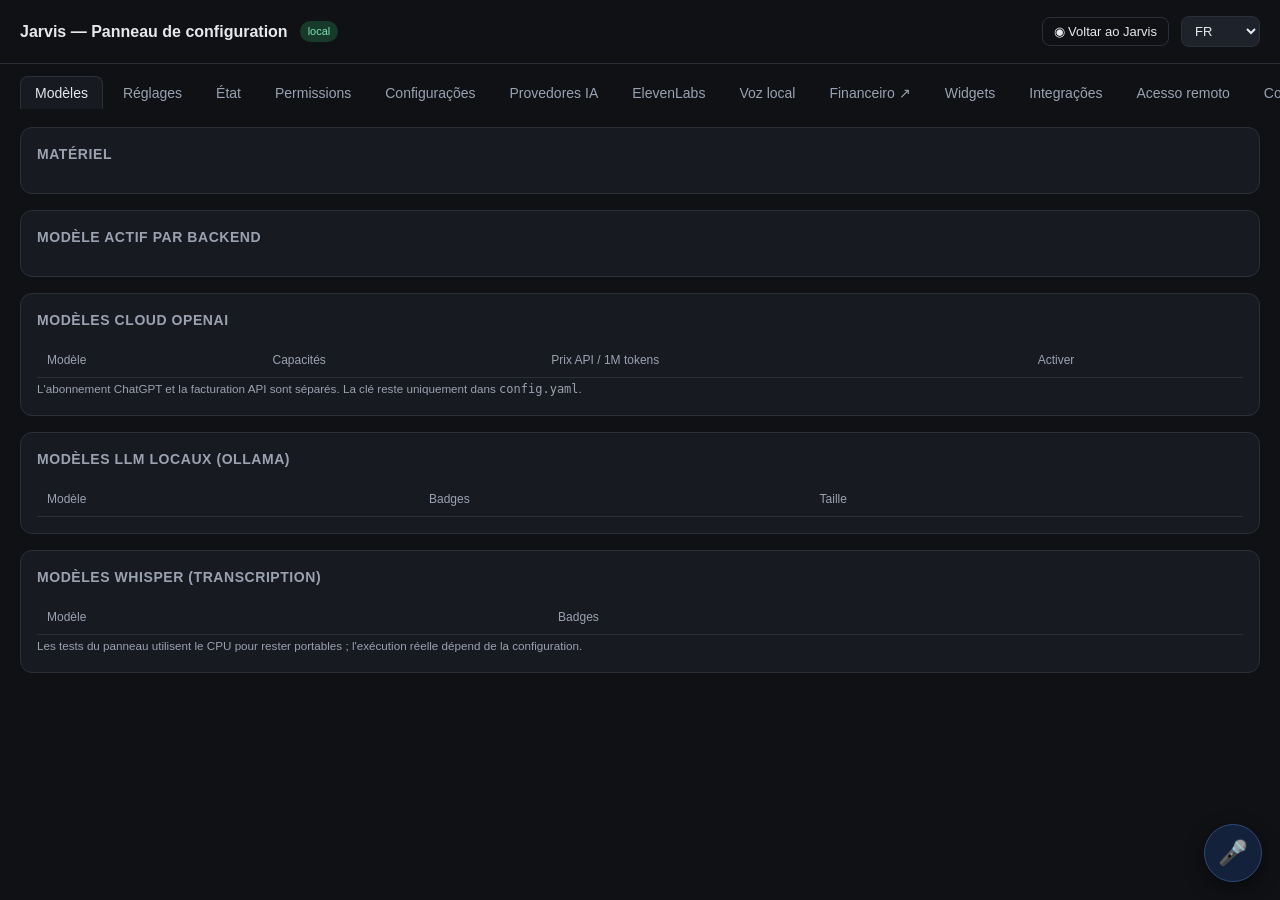
==== commit f54894cb: "fix: correções de campo — pt-BR, Oi Jarvis, ElevenLabs, abertura sem prompt, voltar ao Jarvis - Prom" ====
--- a/web/panneau.html
+++ b/web/panneau.html
@@ -114,6 +114,7 @@
   <h1>Jarvis — Panneau de configuration</h1>
   <span id="pill-mode" class="pill local">local</span>
   <span id="hdr" class="muted" style="margin-left:auto;font-size:12px"></span>
+  <button id="btn-voltar" class="act ghost" onclick="voltarJarvis()" title="Voltar para a tela de conversa">◉ Voltar ao Jarvis</button>
   <button id="btn-instalar" class="act" style="display:none" onclick="instalarApp()">Instalar app</button>
   <select id="sel-langue" class="txt" style="min-width:0;width:auto" title="Idioma" onchange="mudarIdioma(this.value)">
     <option value="fr">FR</option><option value="pt">PT-BR</option>
@@ -174,7 +175,8 @@
           <select id="as-modo" class="txt"><option value="completo">Completo</option><option value="servidor">Servidor</option></select></div>
         <div class="row" style="margin-top:10px">
           <button class="act" onclick="asDefinir(true)">Ativar</button>
-          <button class="act danger" onclick="asDefinir(false)">Desativar</button></div>
+          <button class="act danger" onclick="asDefinir(false)">Desativar</button>
+          <button class="act ghost" onclick="criarAtalhos(this)">Criar atalhos (abre sem prompt)</button></div>
         <div class="msg" id="as-msg"></div>
       </div>
     </div>
@@ -353,9 +355,10 @@
             <select id="el-modelo" class="txt"><option value="">— modelo —</option></select>
             <button class="act" onclick="elSelecionar(false)">Salvar voz/modelo</button>
             <button class="act ghost" onclick="elSelecionar(true)">Salvar e usar ElevenLabs</button>
-            <button class="act ghost" onclick="testerVoix()">Ouvir teste no PC</button>
+            <button class="act ghost" onclick="testerVoixReal()">Ouvir teste no PC</button>
           </div>
           <div class="msg" id="el-msg"></div>
+          <div id="el-estado" style="margin-top:8px"></div>
           <small class="note">Link: <a href="https://elevenlabs.io/app/settings/api-keys" target="_blank" rel="noopener" style="color:var(--acc)">elevenlabs.io → API keys</a> (a chave precisa da permissão <i>Voices: read</i>; para clonar, <i>Voices: write</i>).</small>
         </div>
       </div>
@@ -819,6 +822,11 @@
   if(el) el.innerHTML=`<span style="color:var(--${r.ok?'ok':'ko'})">${esc(r.message||'')}</span>`;
   if(r.ok&&cle==='mode') setTimeout(chargerModeles,250);
 }
+async function testerVoixReal(){
+  const r=await post('/api/panneau/tester-voix',{}); elMsg(r); if(!r.ok)return;
+  await new Promise(o=>setTimeout(o,5000)); const e=await vozEstado();
+  if(e.motor) elMsg({ok:!!e.ok&&!String(e.motor).includes('fallback'),message:`Falou com: ${e.motor}${e.erro?' — '+e.erro:''}`});
+}
 async function testerVoix(){
   const r=await post('/api/panneau/tester-voix',{});
   $('#tts-msg').innerHTML=`<span style="color:var(--${r.ok?'ok':'ko'})">${esc(r.message||'')}</span>`;
@@ -876,6 +884,12 @@
   const dist=d.mode==='distant';
   const p=$('#pill-mode'); p.textContent=dist?'remoto (autenticado)':'local'; p.classList.toggle('local',!dist);
   $('#btn-sair').style.display=dist?'':'none';
+}
+async function voltarJarvis(){
+  if(!LOCALHOSTS.includes(location.hostname)){ $$('nav button[data-t]')[0].click(); return; }
+  const r=await post('/api/panneau/abrir-hud',{});
+  if(window.opener||history.length<=1){ try{window.close()}catch(_){} }
+  if(!r.ok) alert(r.message||'Não foi possível abrir o Jarvis.');
 }
 async function sair(){await post('/api/acesso/sair',{});location.replace('/acesso');}
 let PEDIDO_INSTALACAO=null;
@@ -1072,7 +1086,15 @@
 /* ---------- ELEVENLABS ---------- */
 let EL={voix:[],modeles:[],etat:{}};
 const elMsg=r=>$('#el-msg').innerHTML=`<span style="color:var(--${r.ok?'ok':'ko'})">${esc(r.message||'')}</span>`;
+async function vozEstado(){
+  const e=await api('/api/panneau/voz/estado'), el=$('#el-estado'); if(!el)return e;
+  let h='';
+  if(e.problema_chave) h+=`<div class="lock" style="background:#3a1c1c;border-color:#5a2020;color:#ffb0b0">⚠ ${esc(e.problema_chave)}</div>`;
+  if(e.motor) h+=`<div class="muted" style="font-size:13px">Última fala: <b>${esc(e.motor)}</b>${e.erro?` — <span style="color:var(--ko)">${esc(e.erro)}</span>`:''}</div>`;
+  el.innerHTML=h; return e;
+}
 async function chargerEleven(){
+  vozEstado();
   EL.etat=await api('/api/panneau/elevenlabs');
   $('#el-badge').innerHTML=EL.etat.configure?bYes('chave '+EL.etat.cle_masquee):bNo('sem chave');
   if(!EL.etat.configure){EL.voix=[];EL.modeles=[];}
@@ -1187,6 +1209,7 @@
   $('#as-modo-linha').style.display=String(d.sistema||'').startsWith('linux')?'':'none';
   if(d.modo) $('#as-modo').value=d.modo;
 }
+async function criarAtalhos(btn){btn.disabled=true;fl('as-msg',await post('/api/panneau/atalhos',{}));btn.disabled=false;}
 async function asDefinir(ativar){
   fl('as-msg',{ok:true,message:'Aplicando…'});
   fl('as-msg',await post('/api/panneau/autostart',{ativar,modo:$('#as-modo').value})); chargerAutostart();
